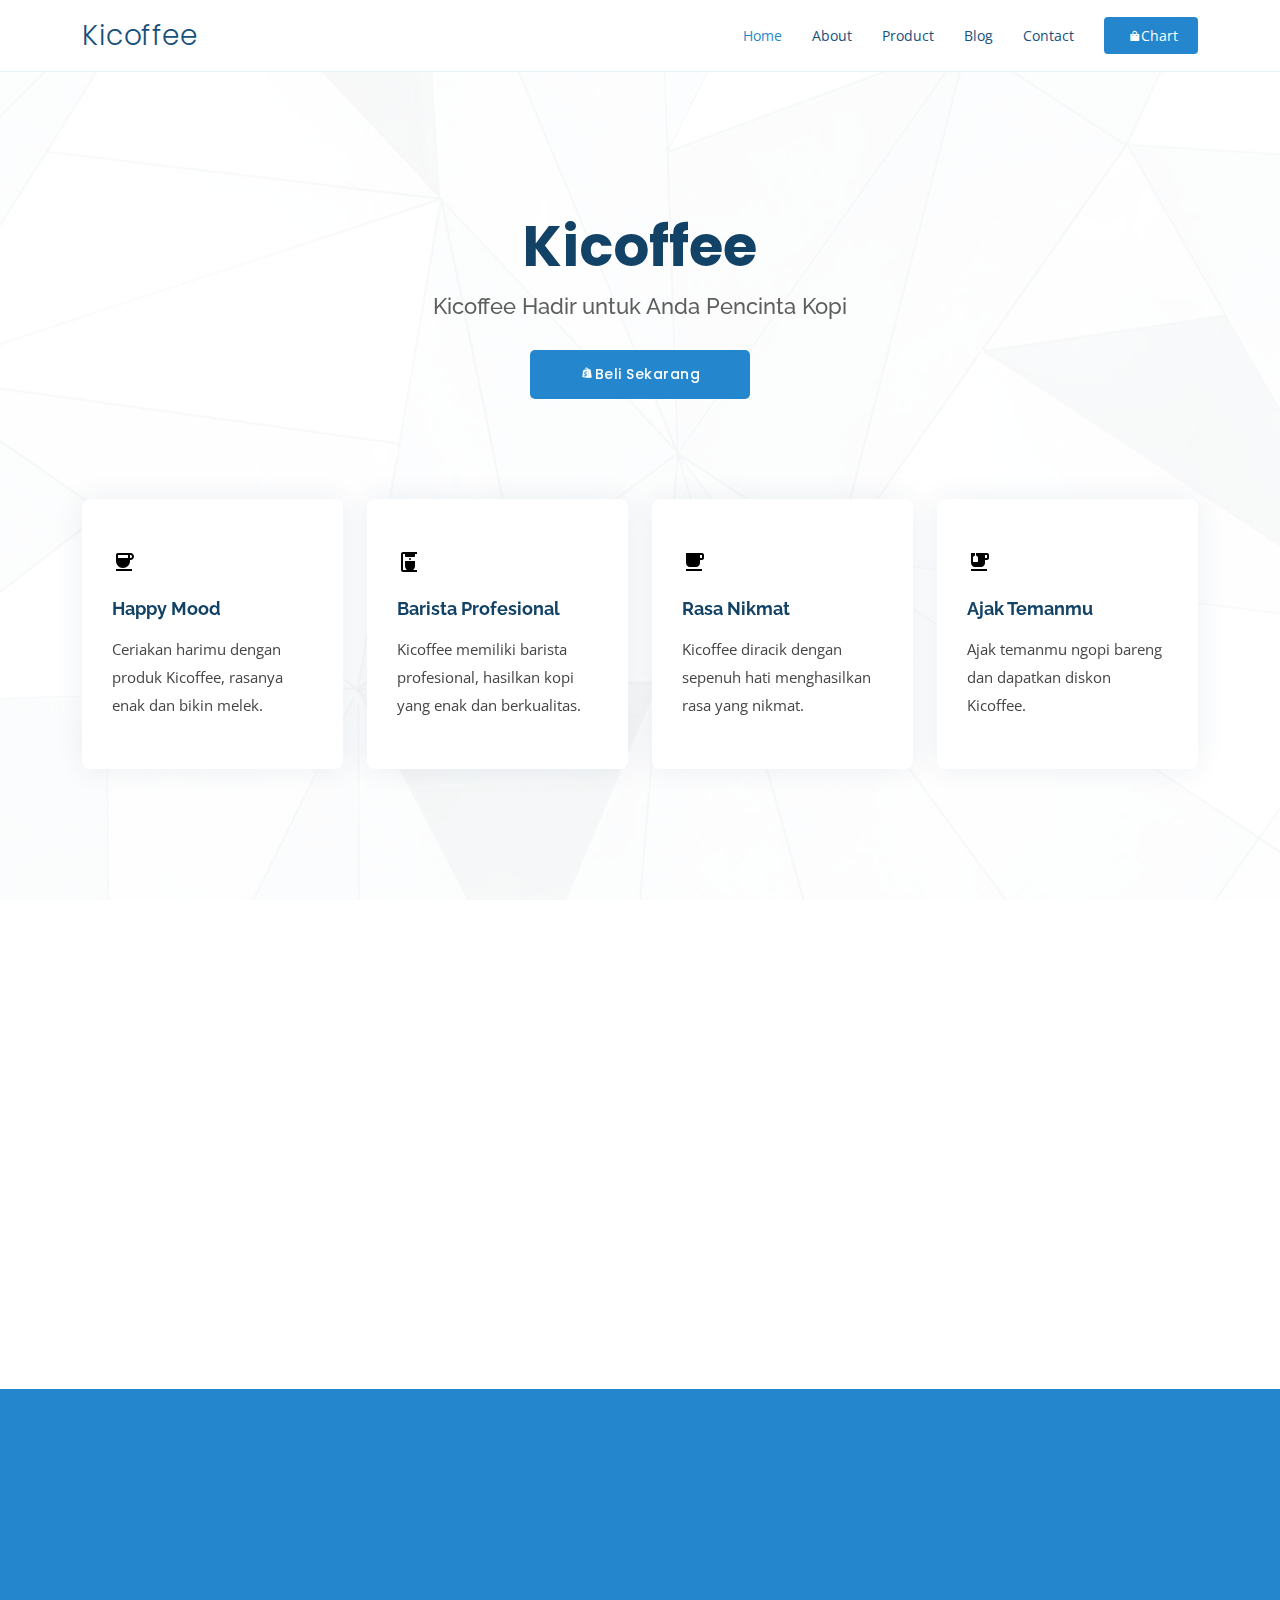
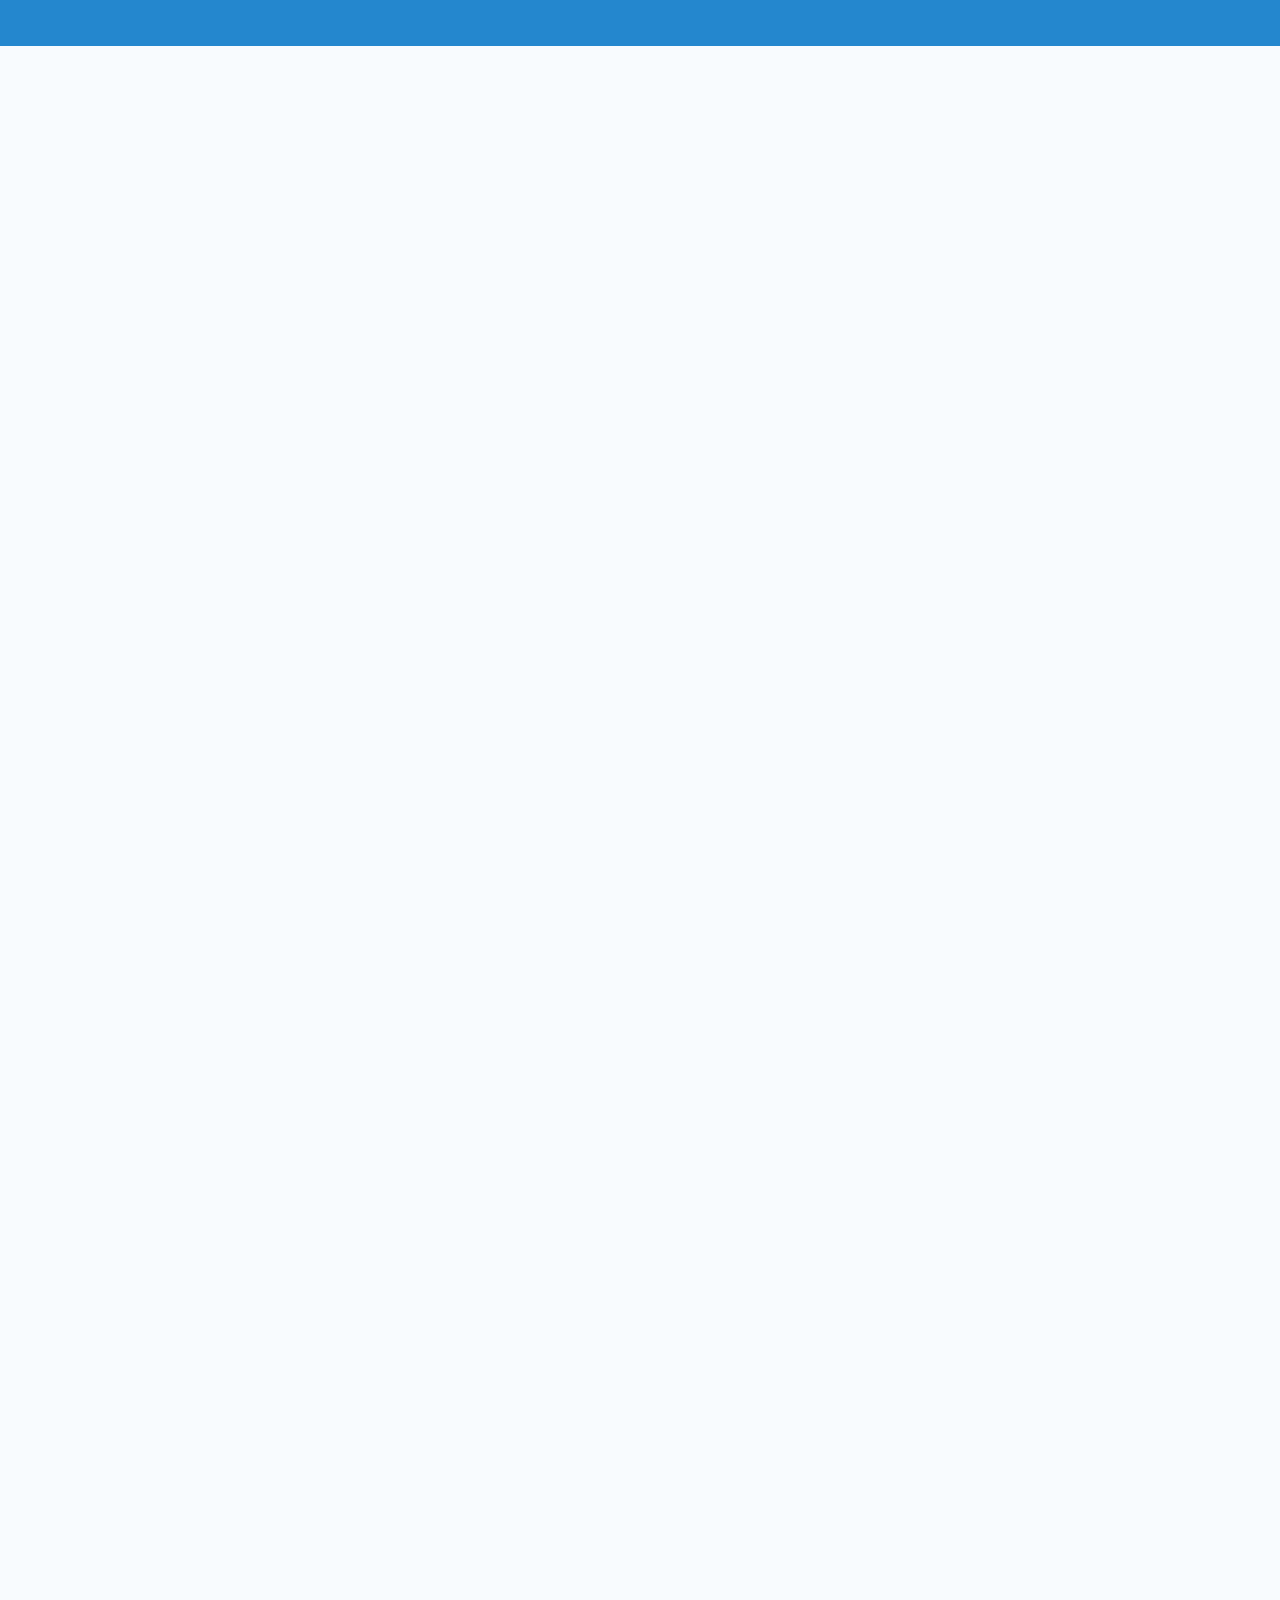
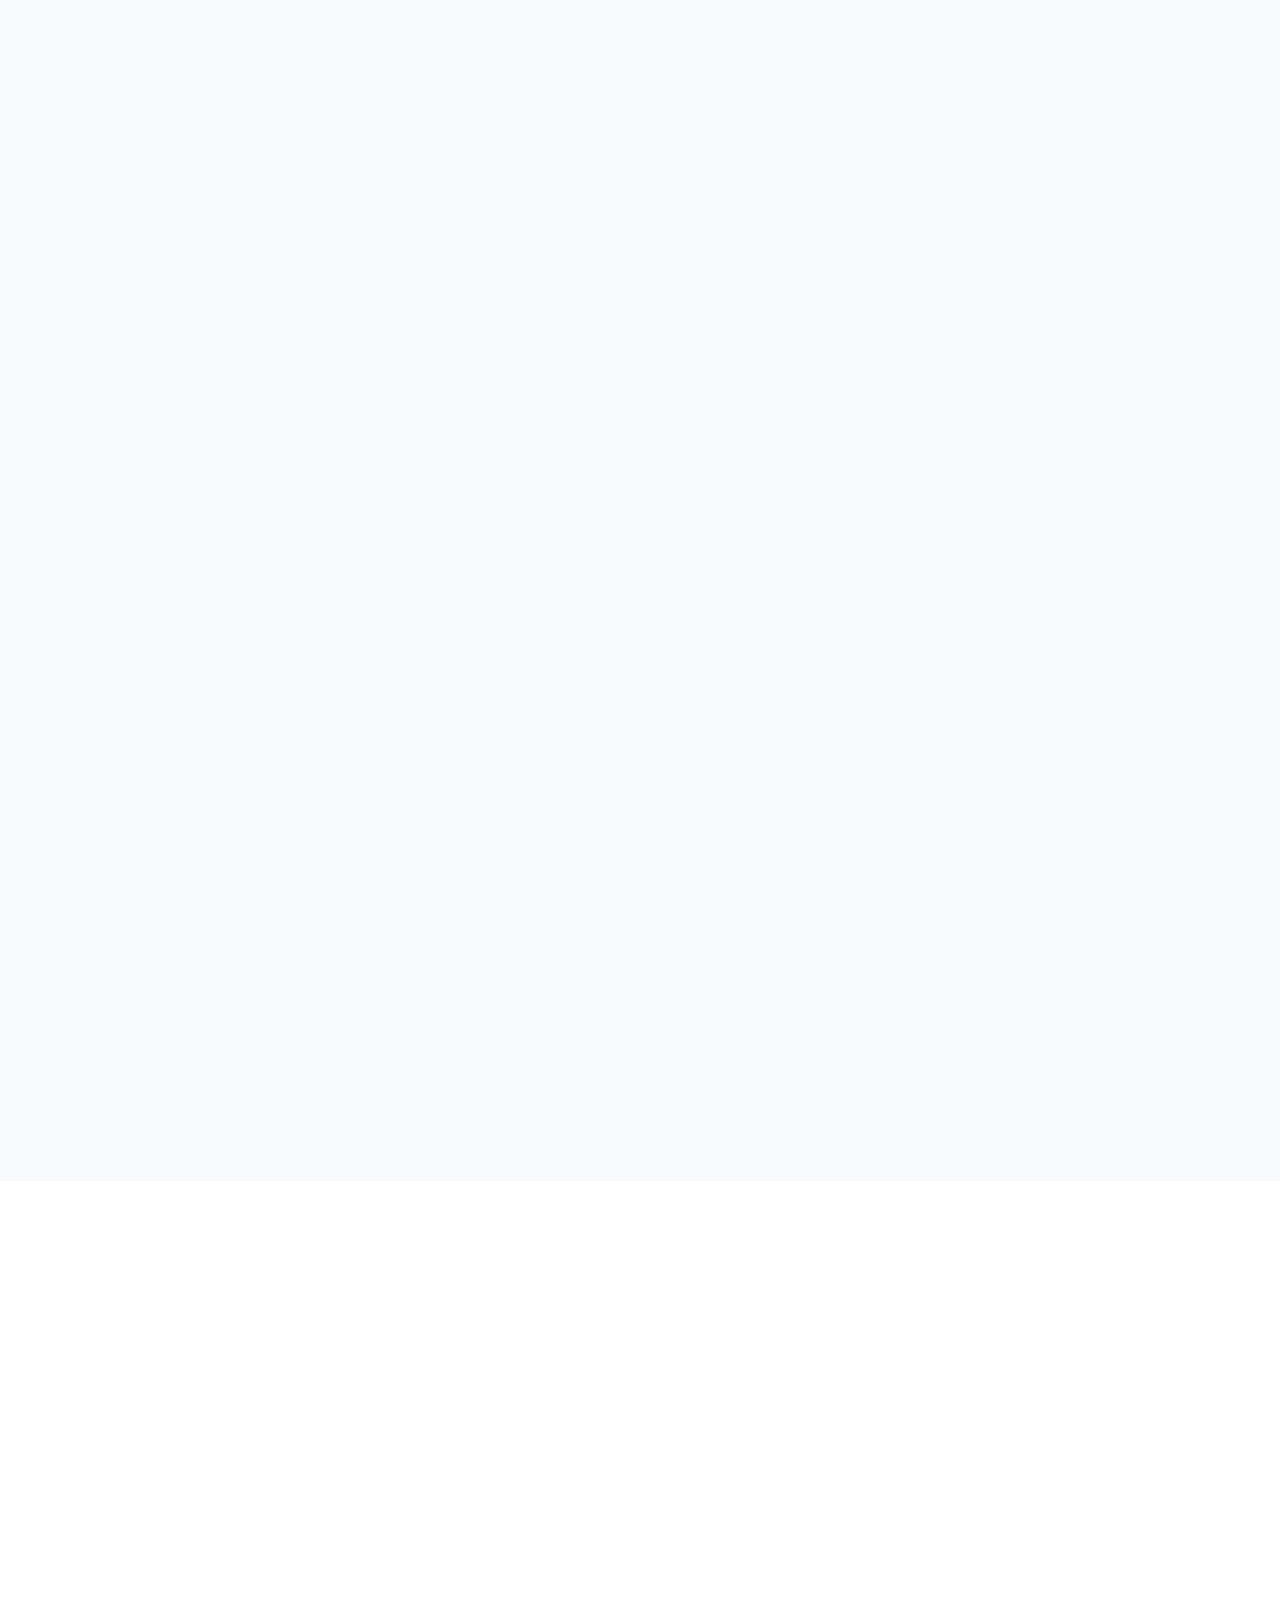
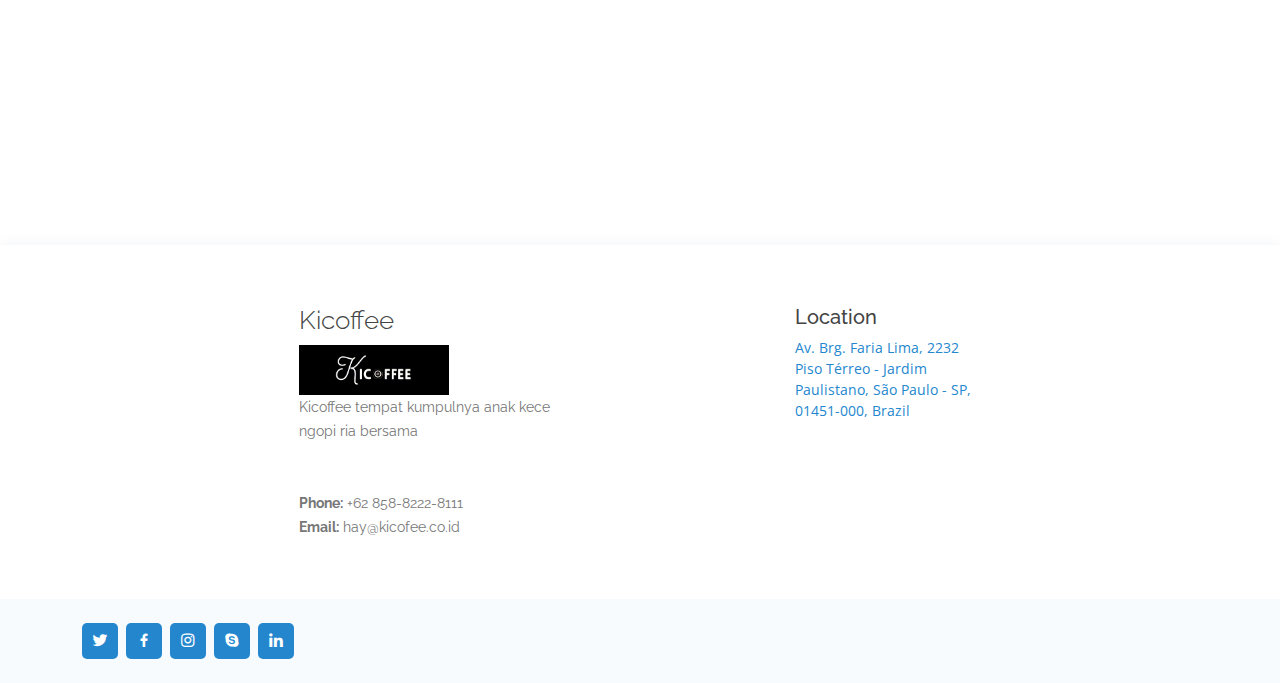
==== index.html @ 6f17b2f8 "first commit" ====
<!DOCTYPE html>
<html lang="en">

<head>
  <meta charset="utf-8">
  <meta content="width=device-width, initial-scale=1.0" name="viewport">

  <title>Kicoffee</title>
  <meta content="" name="description">
  <meta content="" name="keywords">

  <!-- Favicons -->
  <link href="assets/img/favicon.png" rel="icon">
  <link href="assets/img/apple-touch-icon.png" rel="apple-touch-icon">

  <!-- Google Fonts -->
  <link href="https://fonts.googleapis.com/css?family=Open+Sans:300,300i,400,400i,600,600i,700,700i|Raleway:300,300i,400,400i,500,500i,600,600i,700,700i|Poppins:300,300i,400,400i,500,500i,600,600i,700,700i" rel="stylesheet">

  <!-- Vendor CSS Files -->
  <link href="assets/vendor/aos/aos.css" rel="stylesheet">
  <link href="assets/vendor/bootstrap/css/bootstrap.min.css" rel="stylesheet">
  <link href="assets/vendor/bootstrap-icons/bootstrap-icons.css" rel="stylesheet">
  <link href="assets/vendor/boxicons/css/boxicons.min.css" rel="stylesheet">
  <link href="assets/vendor/glightbox/css/glightbox.min.css" rel="stylesheet">
  <link href="assets/vendor/remixicon/remixicon.css" rel="stylesheet">
  <link href="assets/vendor/swiper/swiper-bundle.min.css" rel="stylesheet">

  <!-- Template Main CSS File -->
  <link href="assets/css/style.css" rel="stylesheet">

</head>

<body>

<!-- ======= Header ======= -->
<header id="header" class="fixed-top">
  <div class="container d-flex align-items-center justify-content-between">

    <h1 class="logo"><a href="">Kicoffee</a></h1>
    <!-- Uncomment below if you prefer to use an image logo -->
    <!-- <a href="index.html" class="logo"><img src="assets/img/logo.png" alt="" class="img-fluid"></a>-->

    <!-- Build Navbar -->
    <nav id="navbar" class="navbar">
      <ul>
        <li><a class="nav-link scrollto active" href="#hero">Home</a></li>
        <li><a class="nav-link scrollto" href="#about">About</a></li>
        <li><a class="nav-link scrollto o" href="#portfolio">Product</a></li>
        <li><a class="nav-link scrollto" href="#blog">Blog</a></li>
        <li><a class="nav-link scrollto" href="#contact">Contact</a></li>
        <li><a class="getstarted scrollto" href="#services"><i class='bx bxs-shopping-bag'></i> Chart</a></li>
      </ul>
      <i class="bi bi-list mobile-nav-toggle"></i>
    </nav><!-- .navbar -->

  </div>
</header><!-- End Header -->

  <!-- ======= Hero Section ======= -->
  <section id="hero" class="d-flex align-items-center">
    <div class="container position-relative" data-aos="fade-up" data-aos-delay="100">
      <div class="row justify-content-center">
        <div class="col-xl-7 col-lg-9 text-center">
          <h1>Kicoffee</h1>
          <h2>Kicoffee Hadir untuk Anda Pencinta Kopi</h2>
        </div>
      </div>
      <div class="text-center">
        <a href="" class="btn-get-started scrollto"> <i class='bx bxl-shopify'></i>Beli Sekarang</a>
      </div>

      <div class="row icon-boxes">
        <div class="col-md-6 col-lg-3 d-flex align-items-stretch mb-5 mb-lg-0" data-aos="zoom-in" data-aos-delay="200">
          <div class="icon-box">
            <span class="material-icons">
              <img src="assets/img/icon/coffee.svg" alt="">
              </span>
              <br><br>
            <h4 class="title"><a href="">Happy Mood</a></h4>
            <p class="description">Ceriakan harimu dengan produk Kicoffee, rasanya enak dan bikin melek.</p>
          </div>
        </div>

        <div class="col-md-6 col-lg-3 d-flex align-items-stretch mb-5 mb-lg-0" data-aos="zoom-in" data-aos-delay="300">
          <div class="icon-box">
            <span class="material-icons">
              <img src="assets/img/icon/coffee_maker.svg" alt="">
              </span>
              <br><br>
            <h4 class="title"><a href="">Barista Profesional</a></h4>
            <p class="description">Kicoffee memiliki barista profesional, hasilkan kopi yang enak dan berkualitas.</p>
          </div>
        </div>

        <div class="col-md-6 col-lg-3 d-flex align-items-stretch mb-5 mb-lg-0" data-aos="zoom-in" data-aos-delay="400">
          <div class="icon-box">
            <span class="material-icons">
              <img src="assets/img/icon/free_breakfast.svg" alt="">
              </span>
              <br><br>
            <h4 class="title"><a href="">Rasa Nikmat</a></h4>
            <p class="description">Kicoffee diracik dengan sepenuh hati menghasilkan rasa yang nikmat.</p>
          </div>
        </div>

        <div class="col-md-6 col-lg-3 d-flex align-items-stretch mb-5 mb-lg-0" data-aos="zoom-in" data-aos-delay="500">
          <div class="icon-box">
            <span class="material-icons">
              <img src="assets/img/icon/emoji_food_bever.svg" alt="">
              </span>
              <br><br>
            <h4 class="title"><a href="">Ajak Temanmu</a></h4>
            <p class="description">Ajak temanmu ngopi bareng dan dapatkan diskon Kicoffee.</p>
          </div>
        </div>

      </div>
    </div>
  </section><!-- End Hero -->

  <main id="main">

    <!-- ======= About Section ======= -->
    <section id="about" class="about">
      <div class="container" data-aos="fade-up">

        <div class="section-title">
          <h2>About Us</h2>
          <p>Kicoffee Hadir untuk Anda</p>
        </div>

        <div class="row content">
          <div class="col-lg-6">
            <p>
              Mengapa harus Kicofee?
            </p>
            <ul>
              <li><i class="ri-check-double-line"></i> Kopi yang disediakan memiliki beberapa varian dengan barista profesional</li>
              <li><i class="ri-check-double-line"></i> Bahan Kopi yang berkualitas, sehingga menghasilkan rasa yang nikmat</li>
              <li><i class="ri-check-double-line"></i> Enak untuk santai bersama teman kuliahan, keluarga, dan teman kantor</li>
            </ul>
          </div>
          <div class="col-lg-6 pt-4 pt-lg-0">
            <p>
              Anda juga dapat memesan makanan sesuai selera dan minuman yang segar untuk menemani santai bersama teman dan keluarga
            </p>
            <a href="#" class="btn-learn-more">Konsultasi</a>
          </div>
        </div>

      </div>
    </section><!-- End About Section -->

    <!-- ======= Cta Section ======= -->
    <section id="cta" class="cta">
      <div class="container" data-aos="zoom-in">
        <div class="text-center">
          <h3>Dapatkan PROMO!</h3>
          <p>Dapatkan Promo Diskon, setiap pembelian di situs Kami!. Promo terbatas jangan sampai kelewatan.</p>
          <a class="cta-btn" href="#">Beli Sekarang</a>
        </div>
      </div>
    </section><!-- End Cta Section -->

    <!-- ======= Product Section ======= -->
    <section id="portfolio" class="portfolio section-bg">
      <div class="container" data-aos="fade-up">

        <div class="section-title">
          <h2>Product</h2>
          <p>Product Kami terdiri dari Makanan, Minuman dan Kopi. Anda bisa pesan kapanpun.</p>
        </div>

        <div class="row" data-aos="fade-up" data-aos-delay="150">
          <div class="col-lg-12 d-flex justify-content-center">
            <ul id="portfolio-flters">
              <li data-filter="*" class="filter-active">All</li>
              <li data-filter=".filter-app">Coffee</li>
              <li data-filter=".filter-card">Food</li>
            </ul>
          </div>
        </div>

        <div class="row portfolio-container" data-aos="fade-up" data-aos-delay="300">

          <div class="col-lg-4 col-md-6 portfolio-item filter-app">
            <div class="portfolio-wrap">
              <img src="assets/img/product/coffee1.jpg" class="img-fluid" alt="">
              <div class="portfolio-info">
                <h4>Coffee</h4><!-- Nama Product -->
                <p><b>Espresso with latte</b></p><!-- Desc Product -->
                <p><i>Rp 50.000</i></p><!-- Harga Product -->
                <div class="portfolio-links">
                  <a href="assets/img/product/coffee1.jpg" data-gallery="portfolioGallery" class="portfolio-lightbox" title="Espresso with latte"><i class="bx bx-plus"></i></a>
                  <a href="#" title="More Details"><i class="bx bx-link"></i></a>
                </div>
              </div>
            </div>
          </div>

          <div class="col-lg-4 col-md-6 portfolio-item filter-web">
            <div class="portfolio-wrap">
              <img src="assets/img/product/coffee2.jpg" class="img-fluid" alt="">
              <div class="portfolio-info">
                <h4>Coffee</h4><!-- Nama Product -->
                <p><b>Espresso</b></p><!-- Desc Product -->
                <p><i>Rp 50.000</i></p><!-- Harga Product -->
                <div class="portfolio-links">
                  <a href="assets/img/product/coffee2.jpg" data-gallery="portfolioGallery" class="portfolio-lightbox" title="Espresso"><i class="bx bx-plus"></i></a>
                  <a href="#" title="More Details"><i class="bx bx-link"></i></a>
                </div>
              </div>
            </div>
          </div>

          <div class="col-lg-4 col-md-6 portfolio-item filter-app">
            <div class="portfolio-wrap">
              <img src="assets/img/product/coffee3.jpg" class="img-fluid" alt="">
              <div class="portfolio-info">
                <h4>Coffee</h4><!-- Nama Product -->
                <p><b>ES Late</b></p><!-- Desc Product -->
                <p><i>Rp 50.000</i></p><!-- Harga Product -->
                <div class="portfolio-links">
                  <a href="assets/img/product/coffee3.jpg" data-gallery="portfolioGallery" class="portfolio-lightbox" title="ES Late"><i class="bx bx-plus"></i></a>
                  <a href="#" title="More Details"><i class="bx bx-link"></i></a>
                </div>
              </div>
            </div>
          </div>

          <div class="col-lg-4 col-md-6 portfolio-item filter-card">
            <div class="portfolio-wrap">
              <img src="assets/img/product/food3.jpg" class="img-fluid" alt="">
              <div class="portfolio-info">
                <h4>Food</h4><!-- Nama Product -->
                <p><b>Paket Makanan keluarga</b></p><!-- Desc Product -->
                <p><i>Rp 300.000</i></p><!-- Harga Product -->
                <div class="portfolio-links">
                  <a href="assets/img/product/drink3.jpg" data-gallery="portfolioGallery" class="portfolio-lightbox" title="Jus Nanas"><i class="bx bx-plus"></i></a>
                  <a href="#" title="More Details"><i class="bx bx-link"></i></a>
                </div>
              </div>
            </div>
          </div>

          <div class="col-lg-4 col-md-6 portfolio-item filter-web">
            <div class="portfolio-wrap">
              <img src="assets/img/product/coffee2.jpg" class="img-fluid" alt="">
              <div class="portfolio-info">
                <h4>Coffee</h4><!-- Nama Product -->
                <p><b>Espresso</b></p><!-- Desc Product -->
                <p><i>Rp 50.000</i></p><!-- Harga Product -->
                <div class="portfolio-links">
                  <a href="assets/img/product/coffee2.jpg" data-gallery="portfolioGallery" class="portfolio-lightbox" title="Espresso"><i class="bx bx-plus"></i></a>
                  <a href="#" title="More Details"><i class="bx bx-link"></i></a>
                </div>
              </div>
            </div>
          </div>

          <div class="col-lg-4 col-md-6 portfolio-item filter-app">
            <div class="portfolio-wrap">
              <img src="assets/img/product/coffee3.jpg" class="img-fluid" alt="">
              <div class="portfolio-info">
                <h4>Coffee</h4><!-- Nama Product -->
                <p><b>Es Vanila Late</b></p><!-- Desc Product -->
                <p><i>Rp 60.000</i></p><!-- Harga Product -->
                <div class="portfolio-links">
                  <a href="assets/img/product/coffee3.jpg" data-gallery="portfolioGallery" class="portfolio-lightbox" title="Es Vanila Late"><i class="bx bx-plus"></i></a>
                  <a href="#" title="More Details"><i class="bx bx-link"></i></a>
                </div>
              </div>
            </div>
          </div>

          <div class="col-lg-4 col-md-6 portfolio-item filter-card">
            <div class="portfolio-wrap">
              <img src="assets/img/product/food4.jpg" class="img-fluid" alt="">
              <div class="portfolio-info">
                <h4>Food</h4><!-- Nama Product -->
                <p><b>Paket Makanan</b></p><!-- Desc Product -->
                <p><i>Rp 300.000</i></p><!-- Harga Product -->
                <div class="portfolio-links">
                  <a href="assets/img/product/food4.jpg" data-gallery="portfolioGallery" class="portfolio-lightbox" title="Paket Makanan"><i class="bx bx-plus"></i></a>
                  <a href="#" title="More Details"><i class="bx bx-link"></i></a>
                </div>
              </div>
            </div>
          </div>

          <div class="col-lg-4 col-md-6 portfolio-item filter-card">
            <div class="portfolio-wrap">
              <img src="assets/img/product/food5.jpg" class="img-fluid" alt="">
              <div class="portfolio-info">
                <h4>Food</h4><!-- Nama Product -->
                <p><b>Paket Makanan</b></p><!-- Desc Product -->
                <p><i>Rp 300.000</i></p><!-- Harga Product -->
                <div class="portfolio-links">
                  <a href="assets/img/product/food5.jpg" data-gallery="portfolioGallery" class="portfolio-lightbox" title="Paket Makanan"><i class="bx bx-plus"></i></a>
                  <a href="#" title="More Details"><i class="bx bx-link"></i></a>
                </div>
              </div>
            </div>
          </div>

          <div class="col-lg-4 col-md-6 portfolio-item filter-web">
            <div class="portfolio-wrap">
              <img src="assets/img/product/food3.jpg" class="img-fluid" alt="">
              <div class="portfolio-info">
                <h4>Food</h4><!-- Nama Product -->
                <p><b>Paket Makanan</b></p><!-- Desc Product -->
                <p><i>Rp 300.000</i></p><!-- Harga Product -->
                <div class="portfolio-links">
                  <a href="assets/img/product/food3.jpg" data-gallery="portfolioGallery" class="portfolio-lightbox" title="Paket Makanan"><i class="bx bx-plus"></i></a>
                  <a href="#" title="More Details"><i class="bx bx-link"></i></a>
                </div>
              </div>
            </div>
          </div>

        </div>

      </div>
    </section><!-- End Product Section -->

    <!-- ======= Blog Section (Include data dari Backend) ======= -->
    <section id="blog" class="faq section-bg">
      <div class="container" data-aos="fade-up">

        <div class="section-title">
          <h2>Blog</h2>
          <p>Artikel & Berita Uptodate Kicoffee</p>
        </div>

        <div class="container-fluid">
          <div class="row justify-content-center">
          
            <div class="card" style="width: 18rem;">
              <img src="assets/img/blog/blog1.jpg" class="card-img-top" alt="...">
              <div class="card-body">
                <h5 class="card-title">Stay Save & Healthy</h5><!-- Judul Blog -->
                <p class="card-text">Kini membeli product tidak usah khawatir, Anda cukup duduk dirumah, dan Kami antar pesanan Anda.</p><!-- Konten Blog -->
              </div>
                <ul class="list-group list-group-flush">
                  <li class="list-group-item">Kicoffee</li><!-- Penulis -->
                  <li class="list-group-item">Kamis, 10/03/2022</li><!-- Date Publish -->
                  <li class="list-group-item">Blog</li><!-- Tagline -->
                </ul>
              <div class="card-body">
                <a href="#" class="card-link">Read More</a>
              </div>
            </div>

            <br>

            <div class="card" style="width: 18rem;">
              <img src="assets/img/blog/blog3.jpg" class="card-img-top" alt="...">
              <div class="card-body">
                <h5 class="card-title">Kopi Dinikmati Semua Usia</h5><!-- Judul Blog -->
                <p class="card-text">Kopi dapat dinikmati oleh siapapun dan usia berapa pun..</p><!-- Konten Blog -->
              </div>
                <ul class="list-group list-group-flush">
                  <li class="list-group-item">Kicoffee</li><!-- Penulis -->
                  <li class="list-group-item">Kamis, 10/03/2022</li><!-- Date Publish -->
                  <li class="list-group-item">Blog</li><!-- Tagline -->
                </ul>
              <div class="card-body">
                <a href="#" class="card-link">Read More</a>
              </div>
            </div>
          

          <br>

          <div class="card" style="width: 18rem;">
            <img src="assets/img/blog/blog2.jpg" class="card-img-top" alt="...">
            <div class="card-body">
              <h5 class="card-title">Fakta Menarik Tentang Kopi</h5><!-- Judul Blog -->
              <p class="card-text">Kopi dapat meningkat fokus dan mood seseorang..</p><!-- Konten Blog -->
            </div>
              <ul class="list-group list-group-flush">
                <li class="list-group-item">Kicoffee</li><!-- Penulis -->
                <li class="list-group-item">Kamis, 10/03/2022</li><!-- Date Publish -->
                <li class="list-group-item">Blog</li><!-- Tagline -->
              </ul>
            <div class="card-body">
              <a href="#" class="card-link">Read More</a>
            </div>
          </div>
        
          </div>
        </div>

      </div>
    </div>
    </section><!-- End Blog Section -->

    <!-- ======= Contact Section ======= -->
    <section id="contact" class="contact">
      <div class="container" data-aos="fade-up">

        <div class="section-title">
          <h2>Contact</h2>
          <p>Untuk informasi lebih lanjut tentang Kicoffee, Anda bisa menghubungi Kami.</p>
        </div>

        <div>
        </div>

        <div class="row mt-5">

          <div class="col-lg-4">
            <div class="info">
              

              <div class="email">
                <i class="bi bi-envelope"></i>
                <h4>Email:</h4>
                <p>hay@kicofee.co.id</p>
              </div>

              <div class="phone">
                <i class="bi bi-phone"></i>
                <h4>Call:</h4>
                <p>+62 858-8222-8111</p>
              </div>

            </div>

          </div>

          <div class="col-lg-8 mt-5 mt-lg-0">

            <form action="forms/contact.php" method="post" role="form" class="php-email-form">
              <div class="row">
                <div class="col-md-6 form-group mt-3 mt-md-3">
                  <input type="text" name="name" class="form-control " id="name" placeholder="Your Name" required>
                </div>
                <div class="col-md-6 form-group mt-3 mt-md-3">
                  <input type="email" class="form-control" name="email" id="email" placeholder="Your Email" required>
                </div>
              </div>
              <div class="form-group mt-3">
                <input type="text" class="form-control" name="subject" id="subject" placeholder="Subject" required>
              </div>
              <div class="form-group mt-3">
                <textarea class="form-control" name="message" rows="5" placeholder="Message" required></textarea>
              </div>
              <div class="my-3">
                <div class="loading">Loading</div>
                <div class="error-message"></div>
                <div class="sent-message">Your message has been sent. Thank you!</div>
              </div>
              <div class="text-center"><button type="submit">Send Message</button></div>
            </form>

          </div>

        </div>

      </div>
    </section><!-- End Contact Section -->

  </main><!-- End #main -->

  <!-- ======= Footer ======= -->
  <footer id="footer">

    <div class="footer-top">
      <div class="container">
        <div class="row-footer">

          <div class="col-lg-3 col-md-6 footer-contact">
            <h3>Kicoffee</h3>
            <img src="assets/img/clients/logo.jpeg" alt="logo" width="150px" height="50px">
            <p>
              Kicoffee tempat kumpulnya anak kece ngopi ria bersama<br>
              <br><br>
              <strong>Phone:</strong> +62 858-8222-8111<br>
              <strong>Email:</strong> hay@kicofee.co.id<br>
            </p>
          </div>

          <div class="col-lg-2 col-md-6 footer-links">
            <h5>Location</h5>
            <a href="https://www.google.com/maps/place/KiCoffee/@-23.5768884,-46.6906864,17z/data=!3m1!4b1!4m5!3m4!1s0x94ce57bb6ebcdd81:0x923815378f6b1bdb!8m2!3d-23.5768884!4d-46.6884977">Av. Brg. Faria Lima, 2232 Piso Térreo - Jardim Paulistano, São Paulo - SP, 01451-000, Brazil</a>
          </div>

        </div>
      </div>
    </div>

    <div class="container d-md-flex py-4">

      <div class="social-links text-center text-md-right pt-3 pt-md-0">
        <a href="https://twitter.com/kicoffe.hay" class="twitter"><i class="bx bxl-twitter"></i></a>
        <a href="#" class="facebook"><i class="bx bxl-facebook"></i></a>
        <a href="#" class="instagram"><i class="bx bxl-instagram"></i></a>
        <a href="#" class="google-plus"><i class="bx bxl-skype"></i></a>
        <a href="#" class="linkedin"><i class="bx bxl-linkedin"></i></a>
      </div>
    </div>
  </footer><!-- End Footer -->

  <div id="preloader"></div>
  <a href="#" class="back-to-top d-flex align-items-center justify-content-center"><i class="bi bi-arrow-up-short"></i></a>

  <!-- Vendor JS Files -->
  <script src="assets/vendor/purecounter/purecounter.js"></script>
  <script src="assets/vendor/aos/aos.js"></script>
  <script src="assets/vendor/bootstrap/js/bootstrap.bundle.min.js"></script>
  <script src="assets/vendor/glightbox/js/glightbox.min.js"></script>
  <script src="assets/vendor/isotope-layout/isotope.pkgd.min.js"></script>
  <script src="assets/vendor/swiper/swiper-bundle.min.js"></script>
  <script src="assets/vendor/php-email-form/validate.js"></script>

  <!-- Template Main JS File -->
  <script src="assets/js/main.js"></script>

</body>

</html>
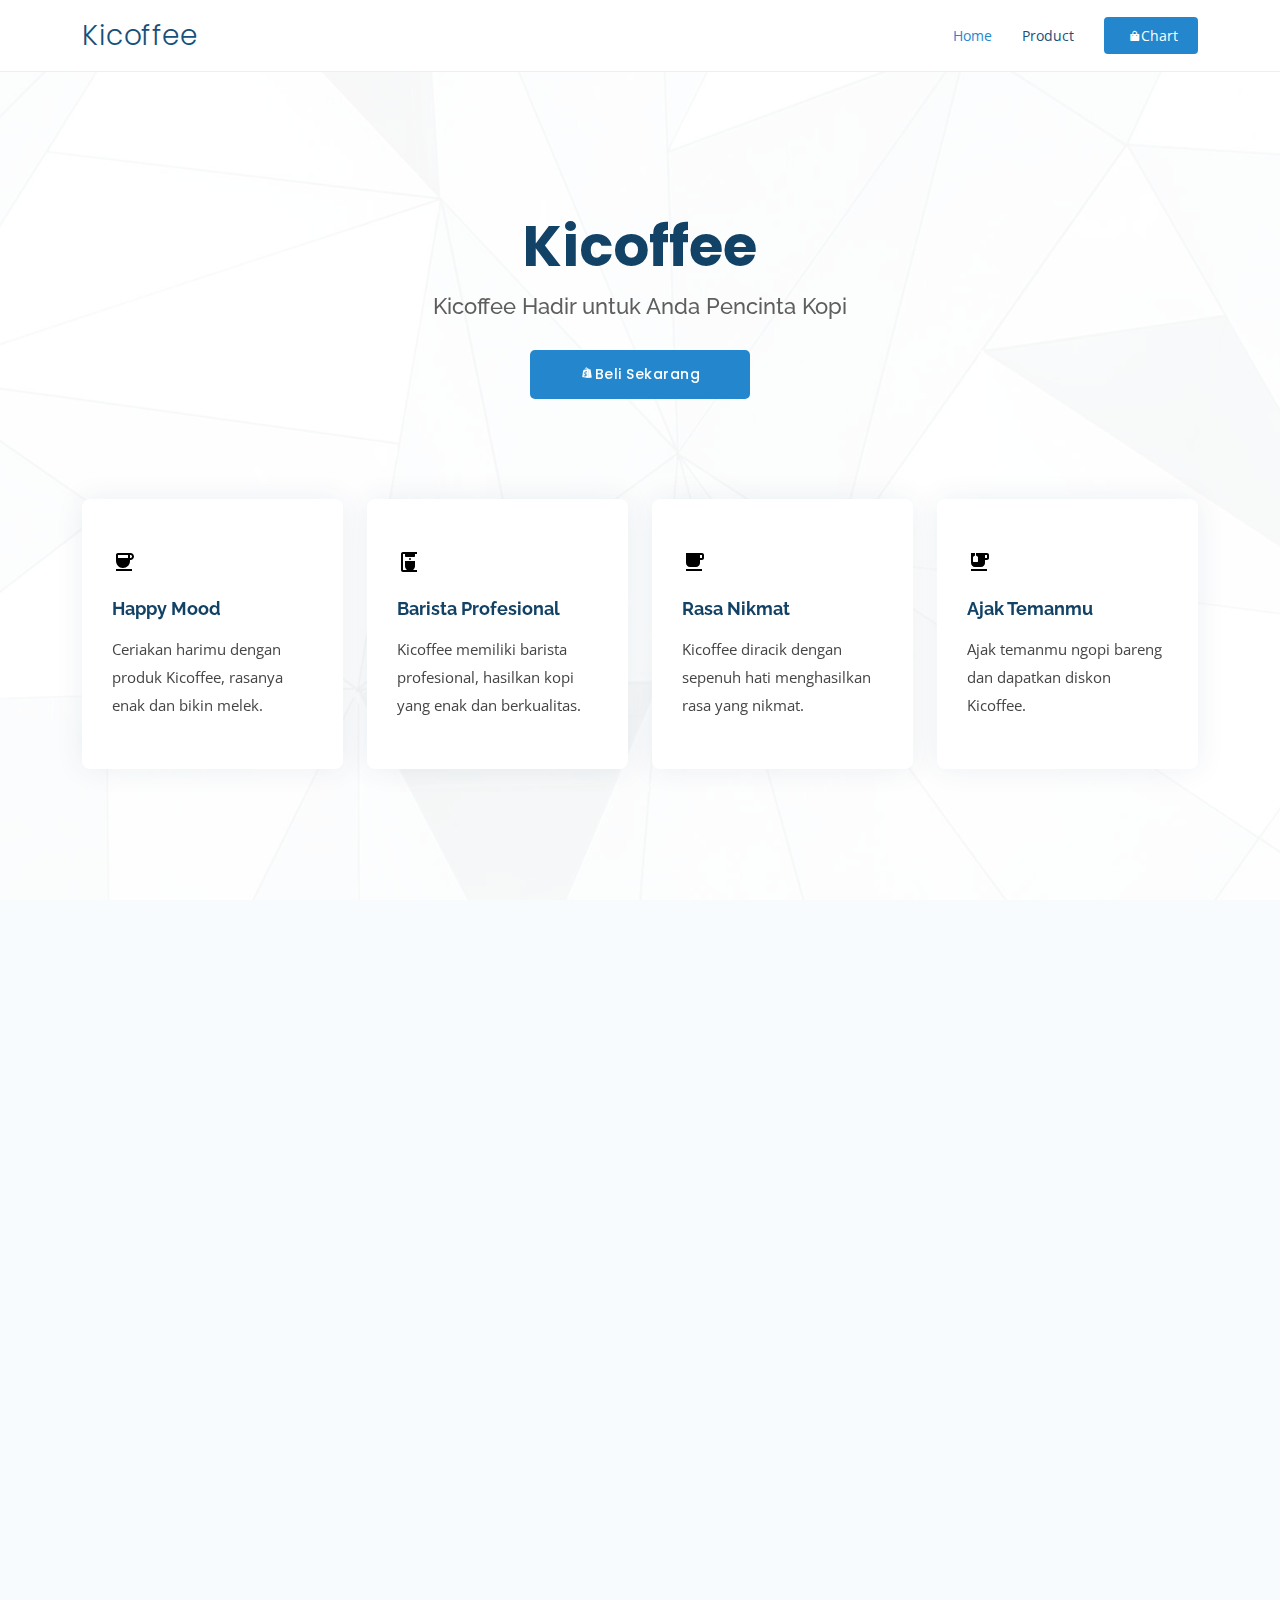
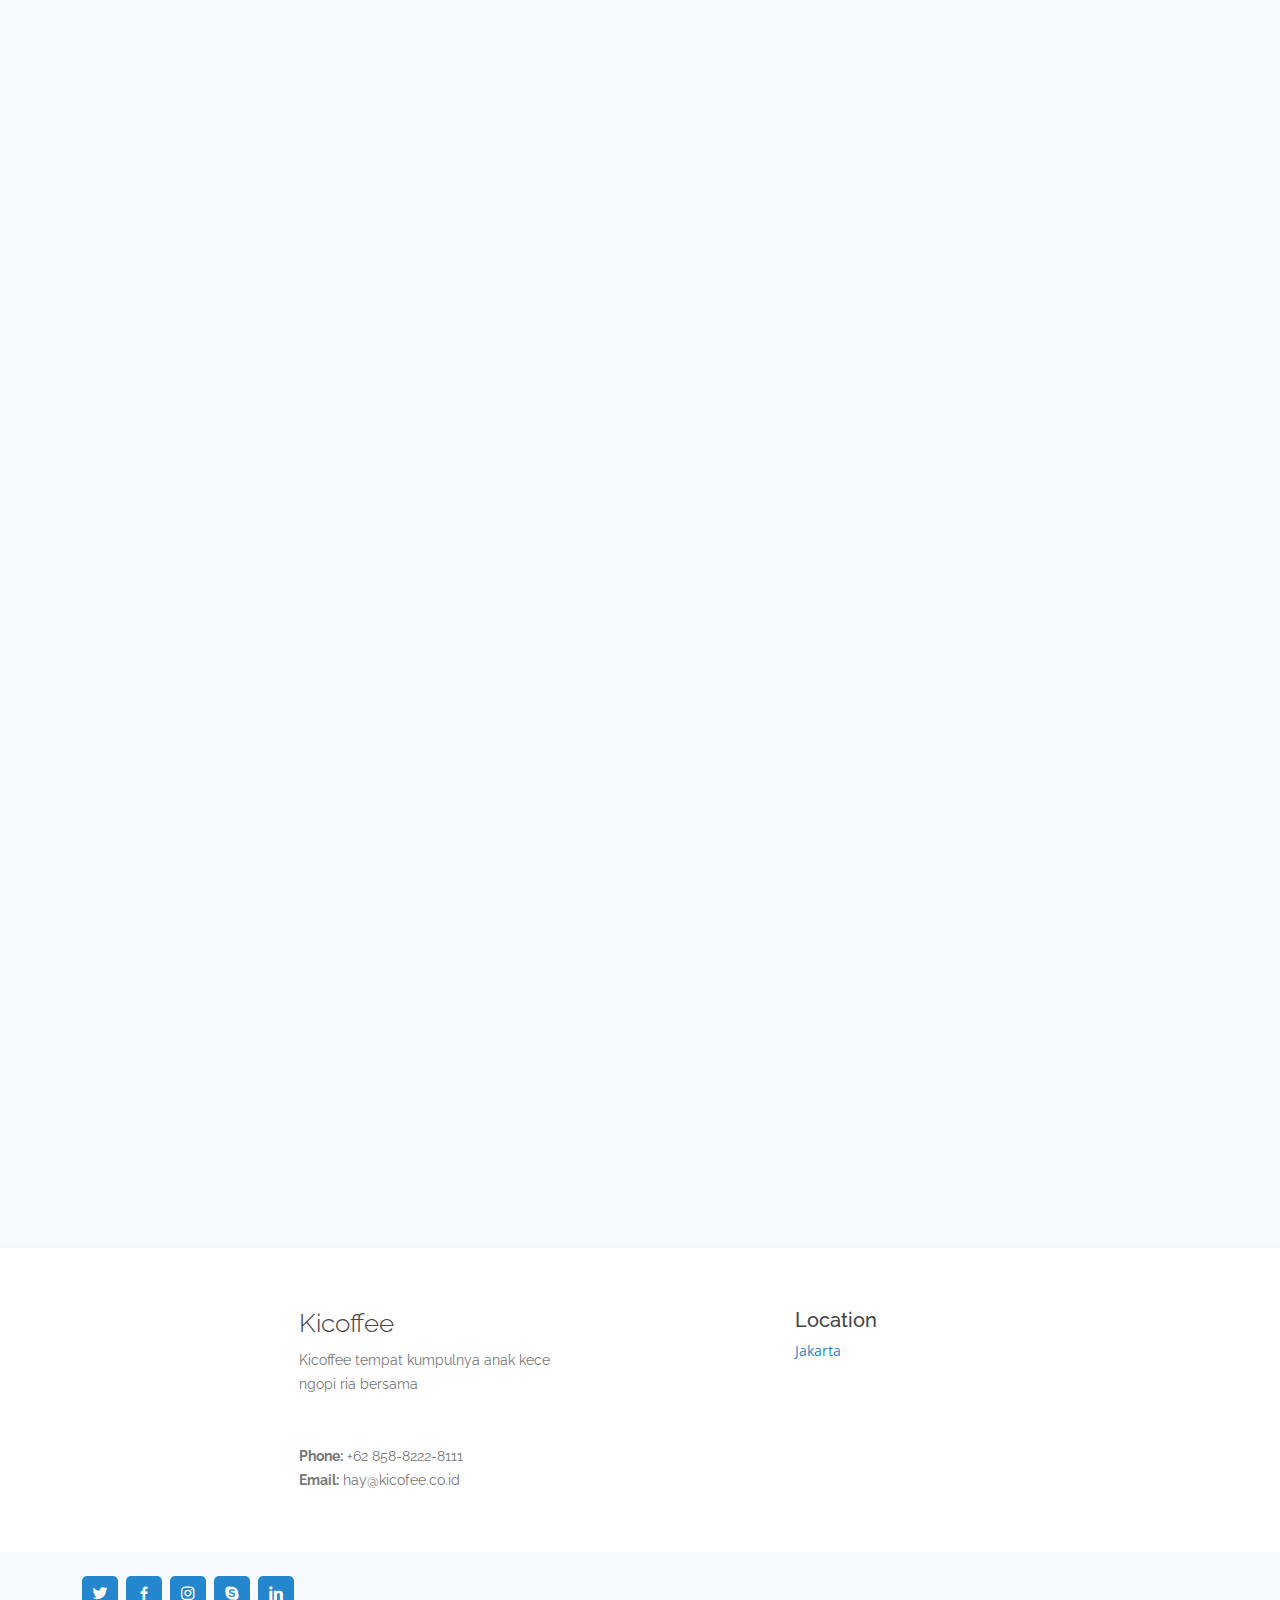
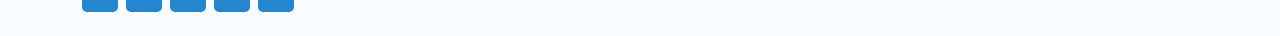
==== commit deda0b33: "Update html" ====
--- a/index.html
+++ b/index.html
@@ -44,10 +44,7 @@
     <nav id="navbar" class="navbar">
       <ul>
         <li><a class="nav-link scrollto active" href="#hero">Home</a></li>
-        <li><a class="nav-link scrollto" href="#about">About</a></li>
         <li><a class="nav-link scrollto o" href="#portfolio">Product</a></li>
-        <li><a class="nav-link scrollto" href="#blog">Blog</a></li>
-        <li><a class="nav-link scrollto" href="#contact">Contact</a></li>
         <li><a class="getstarted scrollto" href="#services"><i class='bx bxs-shopping-bag'></i> Chart</a></li>
       </ul>
       <i class="bi bi-list mobile-nav-toggle"></i>
@@ -120,48 +117,6 @@
 
   <main id="main">
 
-    <!-- ======= About Section ======= -->
-    <section id="about" class="about">
-      <div class="container" data-aos="fade-up">
-
-        <div class="section-title">
-          <h2>About Us</h2>
-          <p>Kicoffee Hadir untuk Anda</p>
-        </div>
-
-        <div class="row content">
-          <div class="col-lg-6">
-            <p>
-              Mengapa harus Kicofee?
-            </p>
-            <ul>
-              <li><i class="ri-check-double-line"></i> Kopi yang disediakan memiliki beberapa varian dengan barista profesional</li>
-              <li><i class="ri-check-double-line"></i> Bahan Kopi yang berkualitas, sehingga menghasilkan rasa yang nikmat</li>
-              <li><i class="ri-check-double-line"></i> Enak untuk santai bersama teman kuliahan, keluarga, dan teman kantor</li>
-            </ul>
-          </div>
-          <div class="col-lg-6 pt-4 pt-lg-0">
-            <p>
-              Anda juga dapat memesan makanan sesuai selera dan minuman yang segar untuk menemani santai bersama teman dan keluarga
-            </p>
-            <a href="#" class="btn-learn-more">Konsultasi</a>
-          </div>
-        </div>
-
-      </div>
-    </section><!-- End About Section -->
-
-    <!-- ======= Cta Section ======= -->
-    <section id="cta" class="cta">
-      <div class="container" data-aos="zoom-in">
-        <div class="text-center">
-          <h3>Dapatkan PROMO!</h3>
-          <p>Dapatkan Promo Diskon, setiap pembelian di situs Kami!. Promo terbatas jangan sampai kelewatan.</p>
-          <a class="cta-btn" href="#">Beli Sekarang</a>
-        </div>
-      </div>
-    </section><!-- End Cta Section -->
-
     <!-- ======= Product Section ======= -->
     <section id="portfolio" class="portfolio section-bg">
       <div class="container" data-aos="fade-up">
@@ -323,144 +278,6 @@
       </div>
     </section><!-- End Product Section -->
 
-    <!-- ======= Blog Section (Include data dari Backend) ======= -->
-    <section id="blog" class="faq section-bg">
-      <div class="container" data-aos="fade-up">
-
-        <div class="section-title">
-          <h2>Blog</h2>
-          <p>Artikel & Berita Uptodate Kicoffee</p>
-        </div>
-
-        <div class="container-fluid">
-          <div class="row justify-content-center">
-          
-            <div class="card" style="width: 18rem;">
-              <img src="assets/img/blog/blog1.jpg" class="card-img-top" alt="...">
-              <div class="card-body">
-                <h5 class="card-title">Stay Save & Healthy</h5><!-- Judul Blog -->
-                <p class="card-text">Kini membeli product tidak usah khawatir, Anda cukup duduk dirumah, dan Kami antar pesanan Anda.</p><!-- Konten Blog -->
-              </div>
-                <ul class="list-group list-group-flush">
-                  <li class="list-group-item">Kicoffee</li><!-- Penulis -->
-                  <li class="list-group-item">Kamis, 10/03/2022</li><!-- Date Publish -->
-                  <li class="list-group-item">Blog</li><!-- Tagline -->
-                </ul>
-              <div class="card-body">
-                <a href="#" class="card-link">Read More</a>
-              </div>
-            </div>
-
-            <br>
-
-            <div class="card" style="width: 18rem;">
-              <img src="assets/img/blog/blog3.jpg" class="card-img-top" alt="...">
-              <div class="card-body">
-                <h5 class="card-title">Kopi Dinikmati Semua Usia</h5><!-- Judul Blog -->
-                <p class="card-text">Kopi dapat dinikmati oleh siapapun dan usia berapa pun..</p><!-- Konten Blog -->
-              </div>
-                <ul class="list-group list-group-flush">
-                  <li class="list-group-item">Kicoffee</li><!-- Penulis -->
-                  <li class="list-group-item">Kamis, 10/03/2022</li><!-- Date Publish -->
-                  <li class="list-group-item">Blog</li><!-- Tagline -->
-                </ul>
-              <div class="card-body">
-                <a href="#" class="card-link">Read More</a>
-              </div>
-            </div>
-          
-
-          <br>
-
-          <div class="card" style="width: 18rem;">
-            <img src="assets/img/blog/blog2.jpg" class="card-img-top" alt="...">
-            <div class="card-body">
-              <h5 class="card-title">Fakta Menarik Tentang Kopi</h5><!-- Judul Blog -->
-              <p class="card-text">Kopi dapat meningkat fokus dan mood seseorang..</p><!-- Konten Blog -->
-            </div>
-              <ul class="list-group list-group-flush">
-                <li class="list-group-item">Kicoffee</li><!-- Penulis -->
-                <li class="list-group-item">Kamis, 10/03/2022</li><!-- Date Publish -->
-                <li class="list-group-item">Blog</li><!-- Tagline -->
-              </ul>
-            <div class="card-body">
-              <a href="#" class="card-link">Read More</a>
-            </div>
-          </div>
-        
-          </div>
-        </div>
-
-      </div>
-    </div>
-    </section><!-- End Blog Section -->
-
-    <!-- ======= Contact Section ======= -->
-    <section id="contact" class="contact">
-      <div class="container" data-aos="fade-up">
-
-        <div class="section-title">
-          <h2>Contact</h2>
-          <p>Untuk informasi lebih lanjut tentang Kicoffee, Anda bisa menghubungi Kami.</p>
-        </div>
-
-        <div>
-        </div>
-
-        <div class="row mt-5">
-
-          <div class="col-lg-4">
-            <div class="info">
-              
-
-              <div class="email">
-                <i class="bi bi-envelope"></i>
-                <h4>Email:</h4>
-                <p>hay@kicofee.co.id</p>
-              </div>
-
-              <div class="phone">
-                <i class="bi bi-phone"></i>
-                <h4>Call:</h4>
-                <p>+62 858-8222-8111</p>
-              </div>
-
-            </div>
-
-          </div>
-
-          <div class="col-lg-8 mt-5 mt-lg-0">
-
-            <form action="forms/contact.php" method="post" role="form" class="php-email-form">
-              <div class="row">
-                <div class="col-md-6 form-group mt-3 mt-md-3">
-                  <input type="text" name="name" class="form-control " id="name" placeholder="Your Name" required>
-                </div>
-                <div class="col-md-6 form-group mt-3 mt-md-3">
-                  <input type="email" class="form-control" name="email" id="email" placeholder="Your Email" required>
-                </div>
-              </div>
-              <div class="form-group mt-3">
-                <input type="text" class="form-control" name="subject" id="subject" placeholder="Subject" required>
-              </div>
-              <div class="form-group mt-3">
-                <textarea class="form-control" name="message" rows="5" placeholder="Message" required></textarea>
-              </div>
-              <div class="my-3">
-                <div class="loading">Loading</div>
-                <div class="error-message"></div>
-                <div class="sent-message">Your message has been sent. Thank you!</div>
-              </div>
-              <div class="text-center"><button type="submit">Send Message</button></div>
-            </form>
-
-          </div>
-
-        </div>
-
-      </div>
-    </section><!-- End Contact Section -->
-
   </main><!-- End #main -->
 
   <!-- ======= Footer ======= -->
@@ -472,7 +289,7 @@
 
           <div class="col-lg-3 col-md-6 footer-contact">
             <h3>Kicoffee</h3>
-            <img src="assets/img/clients/logo.jpeg" alt="logo" width="150px" height="50px">
+            <!-- <img src="assets/img/clients/logo.jpeg" alt="logo" width="150px" height="50px"> -->
             <p>
               Kicoffee tempat kumpulnya anak kece ngopi ria bersama<br>
               <br><br>
@@ -483,7 +300,7 @@
 
           <div class="col-lg-2 col-md-6 footer-links">
             <h5>Location</h5>
-            <a href="https://www.google.com/maps/place/KiCoffee/@-23.5768884,-46.6906864,17z/data=!3m1!4b1!4m5!3m4!1s0x94ce57bb6ebcdd81:0x923815378f6b1bdb!8m2!3d-23.5768884!4d-46.6884977">Av. Brg. Faria Lima, 2232 Piso Térreo - Jardim Paulistano, São Paulo - SP, 01451-000, Brazil</a>
+            <a href="https://www.google.com/maps/place/KiCoffee/@-23.5768884,-46.6906864,17z/data=!3m1!4b1!4m5!3m4!1s0x94ce57bb6ebcdd81:0x923815378f6b1bdb!8m2!3d-23.5768884!4d-46.6884977">Jakarta</a>
           </div>
 
         </div>
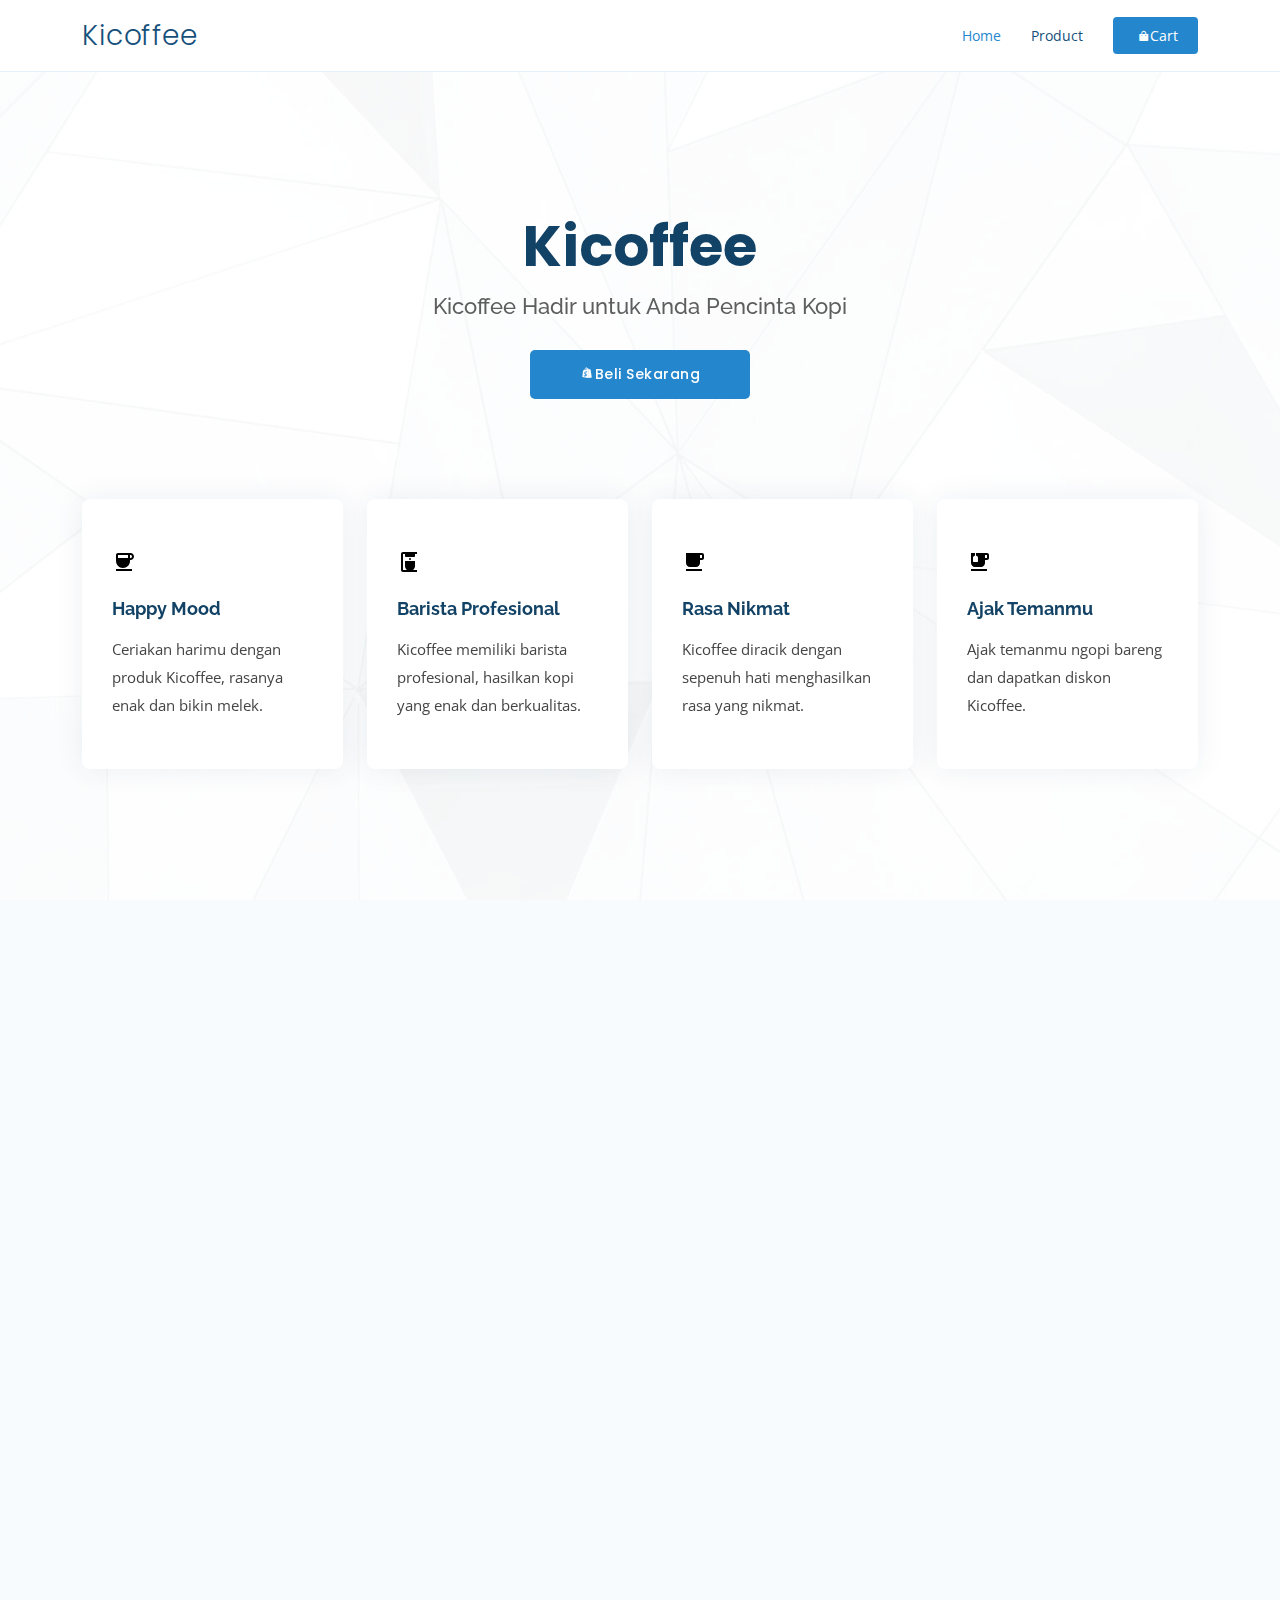
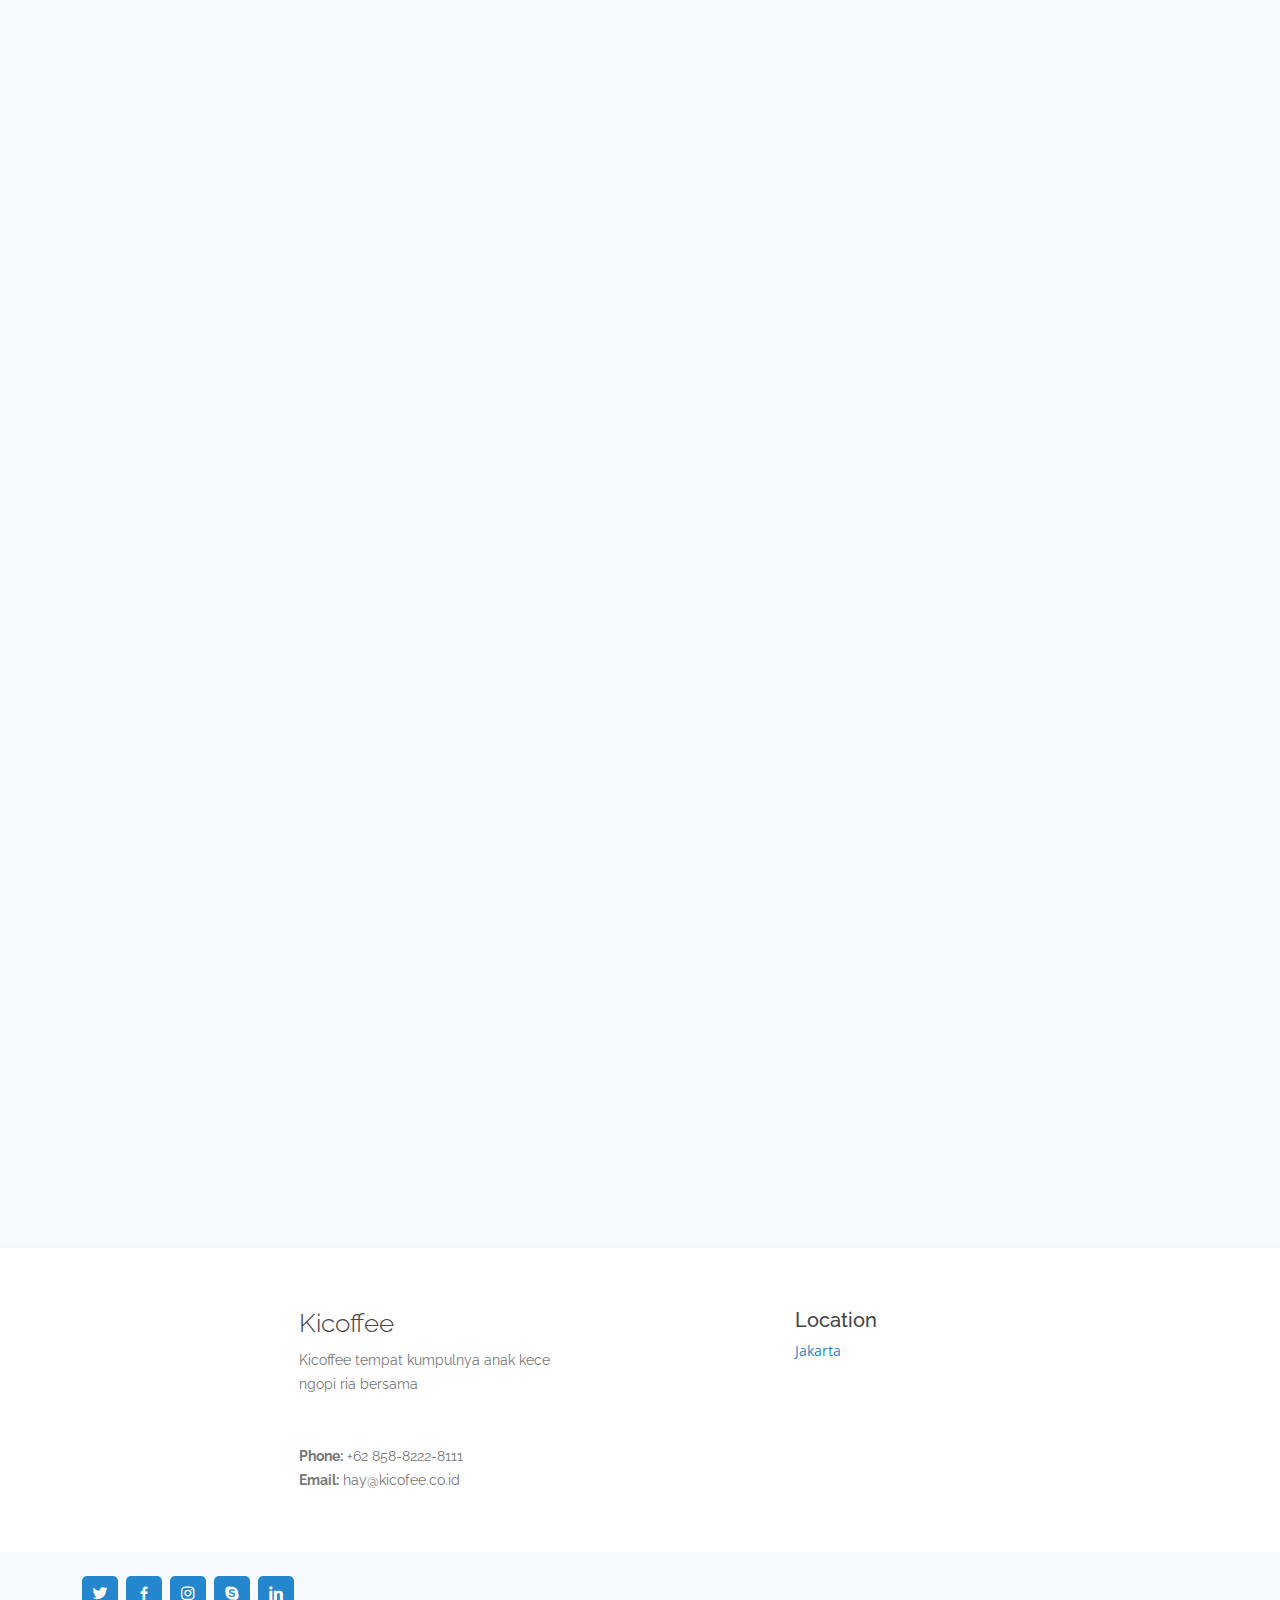
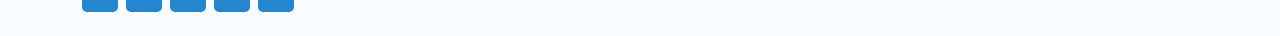
==== commit 9b2dca5f: "add cart.html and update the database" ====
--- a/index.html
+++ b/index.html
@@ -1,339 +1,339 @@
-<!DOCTYPE html>
-<html lang="en">
-
-<head>
-  <meta charset="utf-8">
-  <meta content="width=device-width, initial-scale=1.0" name="viewport">
-
-  <title>Kicoffee</title>
-  <meta content="" name="description">
-  <meta content="" name="keywords">
-
-  <!-- Favicons -->
-  <link href="assets/img/favicon.png" rel="icon">
-  <link href="assets/img/apple-touch-icon.png" rel="apple-touch-icon">
-
-  <!-- Google Fonts -->
-  <link href="https://fonts.googleapis.com/css?family=Open+Sans:300,300i,400,400i,600,600i,700,700i|Raleway:300,300i,400,400i,500,500i,600,600i,700,700i|Poppins:300,300i,400,400i,500,500i,600,600i,700,700i" rel="stylesheet">
-
-  <!-- Vendor CSS Files -->
-  <link href="assets/vendor/aos/aos.css" rel="stylesheet">
-  <link href="assets/vendor/bootstrap/css/bootstrap.min.css" rel="stylesheet">
-  <link href="assets/vendor/bootstrap-icons/bootstrap-icons.css" rel="stylesheet">
-  <link href="assets/vendor/boxicons/css/boxicons.min.css" rel="stylesheet">
-  <link href="assets/vendor/glightbox/css/glightbox.min.css" rel="stylesheet">
-  <link href="assets/vendor/remixicon/remixicon.css" rel="stylesheet">
-  <link href="assets/vendor/swiper/swiper-bundle.min.css" rel="stylesheet">
-
-  <!-- Template Main CSS File -->
-  <link href="assets/css/style.css" rel="stylesheet">
-
-</head>
-
-<body>
-
-<!-- ======= Header ======= -->
-<header id="header" class="fixed-top">
-  <div class="container d-flex align-items-center justify-content-between">
-
-    <h1 class="logo"><a href="">Kicoffee</a></h1>
-    <!-- Uncomment below if you prefer to use an image logo -->
-    <!-- <a href="index.html" class="logo"><img src="assets/img/logo.png" alt="" class="img-fluid"></a>-->
-
-    <!-- Build Navbar -->
-    <nav id="navbar" class="navbar">
-      <ul>
-        <li><a class="nav-link scrollto active" href="#hero">Home</a></li>
-        <li><a class="nav-link scrollto o" href="#portfolio">Product</a></li>
-        <li><a class="getstarted scrollto" href="#services"><i class='bx bxs-shopping-bag'></i> Chart</a></li>
-      </ul>
-      <i class="bi bi-list mobile-nav-toggle"></i>
-    </nav><!-- .navbar -->
-
-  </div>
-</header><!-- End Header -->
-
-  <!-- ======= Hero Section ======= -->
-  <section id="hero" class="d-flex align-items-center">
-    <div class="container position-relative" data-aos="fade-up" data-aos-delay="100">
-      <div class="row justify-content-center">
-        <div class="col-xl-7 col-lg-9 text-center">
-          <h1>Kicoffee</h1>
-          <h2>Kicoffee Hadir untuk Anda Pencinta Kopi</h2>
-        </div>
-      </div>
-      <div class="text-center">
-        <a href="" class="btn-get-started scrollto"> <i class='bx bxl-shopify'></i>Beli Sekarang</a>
-      </div>
-
-      <div class="row icon-boxes">
-        <div class="col-md-6 col-lg-3 d-flex align-items-stretch mb-5 mb-lg-0" data-aos="zoom-in" data-aos-delay="200">
-          <div class="icon-box">
-            <span class="material-icons">
-              <img src="assets/img/icon/coffee.svg" alt="">
-              </span>
-              <br><br>
-            <h4 class="title"><a href="">Happy Mood</a></h4>
-            <p class="description">Ceriakan harimu dengan produk Kicoffee, rasanya enak dan bikin melek.</p>
-          </div>
-        </div>
-
-        <div class="col-md-6 col-lg-3 d-flex align-items-stretch mb-5 mb-lg-0" data-aos="zoom-in" data-aos-delay="300">
-          <div class="icon-box">
-            <span class="material-icons">
-              <img src="assets/img/icon/coffee_maker.svg" alt="">
-              </span>
-              <br><br>
-            <h4 class="title"><a href="">Barista Profesional</a></h4>
-            <p class="description">Kicoffee memiliki barista profesional, hasilkan kopi yang enak dan berkualitas.</p>
-          </div>
-        </div>
-
-        <div class="col-md-6 col-lg-3 d-flex align-items-stretch mb-5 mb-lg-0" data-aos="zoom-in" data-aos-delay="400">
-          <div class="icon-box">
-            <span class="material-icons">
-              <img src="assets/img/icon/free_breakfast.svg" alt="">
-              </span>
-              <br><br>
-            <h4 class="title"><a href="">Rasa Nikmat</a></h4>
-            <p class="description">Kicoffee diracik dengan sepenuh hati menghasilkan rasa yang nikmat.</p>
-          </div>
-        </div>
-
-        <div class="col-md-6 col-lg-3 d-flex align-items-stretch mb-5 mb-lg-0" data-aos="zoom-in" data-aos-delay="500">
-          <div class="icon-box">
-            <span class="material-icons">
-              <img src="assets/img/icon/emoji_food_bever.svg" alt="">
-              </span>
-              <br><br>
-            <h4 class="title"><a href="">Ajak Temanmu</a></h4>
-            <p class="description">Ajak temanmu ngopi bareng dan dapatkan diskon Kicoffee.</p>
-          </div>
-        </div>
-
-      </div>
-    </div>
-  </section><!-- End Hero -->
-
-  <main id="main">
-
-    <!-- ======= Product Section ======= -->
-    <section id="portfolio" class="portfolio section-bg">
-      <div class="container" data-aos="fade-up">
-
-        <div class="section-title">
-          <h2>Product</h2>
-          <p>Product Kami terdiri dari Makanan, Minuman dan Kopi. Anda bisa pesan kapanpun.</p>
-        </div>
-
-        <div class="row" data-aos="fade-up" data-aos-delay="150">
-          <div class="col-lg-12 d-flex justify-content-center">
-            <ul id="portfolio-flters">
-              <li data-filter="*" class="filter-active">All</li>
-              <li data-filter=".filter-app">Coffee</li>
-              <li data-filter=".filter-card">Food</li>
-            </ul>
-          </div>
-        </div>
-
-        <div class="row portfolio-container" data-aos="fade-up" data-aos-delay="300">
-
-          <div class="col-lg-4 col-md-6 portfolio-item filter-app">
-            <div class="portfolio-wrap">
-              <img src="assets/img/product/coffee1.jpg" class="img-fluid" alt="">
-              <div class="portfolio-info">
-                <h4>Coffee</h4><!-- Nama Product -->
-                <p><b>Espresso with latte</b></p><!-- Desc Product -->
-                <p><i>Rp 50.000</i></p><!-- Harga Product -->
-                <div class="portfolio-links">
-                  <a href="assets/img/product/coffee1.jpg" data-gallery="portfolioGallery" class="portfolio-lightbox" title="Espresso with latte"><i class="bx bx-plus"></i></a>
-                  <a href="#" title="More Details"><i class="bx bx-link"></i></a>
-                </div>
-              </div>
-            </div>
-          </div>
-
-          <div class="col-lg-4 col-md-6 portfolio-item filter-web">
-            <div class="portfolio-wrap">
-              <img src="assets/img/product/coffee2.jpg" class="img-fluid" alt="">
-              <div class="portfolio-info">
-                <h4>Coffee</h4><!-- Nama Product -->
-                <p><b>Espresso</b></p><!-- Desc Product -->
-                <p><i>Rp 50.000</i></p><!-- Harga Product -->
-                <div class="portfolio-links">
-                  <a href="assets/img/product/coffee2.jpg" data-gallery="portfolioGallery" class="portfolio-lightbox" title="Espresso"><i class="bx bx-plus"></i></a>
-                  <a href="#" title="More Details"><i class="bx bx-link"></i></a>
-                </div>
-              </div>
-            </div>
-          </div>
-
-          <div class="col-lg-4 col-md-6 portfolio-item filter-app">
-            <div class="portfolio-wrap">
-              <img src="assets/img/product/coffee3.jpg" class="img-fluid" alt="">
-              <div class="portfolio-info">
-                <h4>Coffee</h4><!-- Nama Product -->
-                <p><b>ES Late</b></p><!-- Desc Product -->
-                <p><i>Rp 50.000</i></p><!-- Harga Product -->
-                <div class="portfolio-links">
-                  <a href="assets/img/product/coffee3.jpg" data-gallery="portfolioGallery" class="portfolio-lightbox" title="ES Late"><i class="bx bx-plus"></i></a>
-                  <a href="#" title="More Details"><i class="bx bx-link"></i></a>
-                </div>
-              </div>
-            </div>
-          </div>
-
-          <div class="col-lg-4 col-md-6 portfolio-item filter-card">
-            <div class="portfolio-wrap">
-              <img src="assets/img/product/food3.jpg" class="img-fluid" alt="">
-              <div class="portfolio-info">
-                <h4>Food</h4><!-- Nama Product -->
-                <p><b>Paket Makanan keluarga</b></p><!-- Desc Product -->
-                <p><i>Rp 300.000</i></p><!-- Harga Product -->
-                <div class="portfolio-links">
-                  <a href="assets/img/product/drink3.jpg" data-gallery="portfolioGallery" class="portfolio-lightbox" title="Jus Nanas"><i class="bx bx-plus"></i></a>
-                  <a href="#" title="More Details"><i class="bx bx-link"></i></a>
-                </div>
-              </div>
-            </div>
-          </div>
-
-          <div class="col-lg-4 col-md-6 portfolio-item filter-web">
-            <div class="portfolio-wrap">
-              <img src="assets/img/product/coffee2.jpg" class="img-fluid" alt="">
-              <div class="portfolio-info">
-                <h4>Coffee</h4><!-- Nama Product -->
-                <p><b>Espresso</b></p><!-- Desc Product -->
-                <p><i>Rp 50.000</i></p><!-- Harga Product -->
-                <div class="portfolio-links">
-                  <a href="assets/img/product/coffee2.jpg" data-gallery="portfolioGallery" class="portfolio-lightbox" title="Espresso"><i class="bx bx-plus"></i></a>
-                  <a href="#" title="More Details"><i class="bx bx-link"></i></a>
-                </div>
-              </div>
-            </div>
-          </div>
-
-          <div class="col-lg-4 col-md-6 portfolio-item filter-app">
-            <div class="portfolio-wrap">
-              <img src="assets/img/product/coffee3.jpg" class="img-fluid" alt="">
-              <div class="portfolio-info">
-                <h4>Coffee</h4><!-- Nama Product -->
-                <p><b>Es Vanila Late</b></p><!-- Desc Product -->
-                <p><i>Rp 60.000</i></p><!-- Harga Product -->
-                <div class="portfolio-links">
-                  <a href="assets/img/product/coffee3.jpg" data-gallery="portfolioGallery" class="portfolio-lightbox" title="Es Vanila Late"><i class="bx bx-plus"></i></a>
-                  <a href="#" title="More Details"><i class="bx bx-link"></i></a>
-                </div>
-              </div>
-            </div>
-          </div>
-
-          <div class="col-lg-4 col-md-6 portfolio-item filter-card">
-            <div class="portfolio-wrap">
-              <img src="assets/img/product/food4.jpg" class="img-fluid" alt="">
-              <div class="portfolio-info">
-                <h4>Food</h4><!-- Nama Product -->
-                <p><b>Paket Makanan</b></p><!-- Desc Product -->
-                <p><i>Rp 300.000</i></p><!-- Harga Product -->
-                <div class="portfolio-links">
-                  <a href="assets/img/product/food4.jpg" data-gallery="portfolioGallery" class="portfolio-lightbox" title="Paket Makanan"><i class="bx bx-plus"></i></a>
-                  <a href="#" title="More Details"><i class="bx bx-link"></i></a>
-                </div>
-              </div>
-            </div>
-          </div>
-
-          <div class="col-lg-4 col-md-6 portfolio-item filter-card">
-            <div class="portfolio-wrap">
-              <img src="assets/img/product/food5.jpg" class="img-fluid" alt="">
-              <div class="portfolio-info">
-                <h4>Food</h4><!-- Nama Product -->
-                <p><b>Paket Makanan</b></p><!-- Desc Product -->
-                <p><i>Rp 300.000</i></p><!-- Harga Product -->
-                <div class="portfolio-links">
-                  <a href="assets/img/product/food5.jpg" data-gallery="portfolioGallery" class="portfolio-lightbox" title="Paket Makanan"><i class="bx bx-plus"></i></a>
-                  <a href="#" title="More Details"><i class="bx bx-link"></i></a>
-                </div>
-              </div>
-            </div>
-          </div>
-
-          <div class="col-lg-4 col-md-6 portfolio-item filter-web">
-            <div class="portfolio-wrap">
-              <img src="assets/img/product/food3.jpg" class="img-fluid" alt="">
-              <div class="portfolio-info">
-                <h4>Food</h4><!-- Nama Product -->
-                <p><b>Paket Makanan</b></p><!-- Desc Product -->
-                <p><i>Rp 300.000</i></p><!-- Harga Product -->
-                <div class="portfolio-links">
-                  <a href="assets/img/product/food3.jpg" data-gallery="portfolioGallery" class="portfolio-lightbox" title="Paket Makanan"><i class="bx bx-plus"></i></a>
-                  <a href="#" title="More Details"><i class="bx bx-link"></i></a>
-                </div>
-              </div>
-            </div>
-          </div>
-
-        </div>
-
-      </div>
-    </section><!-- End Product Section -->
-
-  </main><!-- End #main -->
-
-  <!-- ======= Footer ======= -->
-  <footer id="footer">
-
-    <div class="footer-top">
-      <div class="container">
-        <div class="row-footer">
-
-          <div class="col-lg-3 col-md-6 footer-contact">
-            <h3>Kicoffee</h3>
-            <!-- <img src="assets/img/clients/logo.jpeg" alt="logo" width="150px" height="50px"> -->
-            <p>
-              Kicoffee tempat kumpulnya anak kece ngopi ria bersama<br>
-              <br><br>
-              <strong>Phone:</strong> +62 858-8222-8111<br>
-              <strong>Email:</strong> hay@kicofee.co.id<br>
-            </p>
-          </div>
-
-          <div class="col-lg-2 col-md-6 footer-links">
-            <h5>Location</h5>
-            <a href="https://www.google.com/maps/place/KiCoffee/@-23.5768884,-46.6906864,17z/data=!3m1!4b1!4m5!3m4!1s0x94ce57bb6ebcdd81:0x923815378f6b1bdb!8m2!3d-23.5768884!4d-46.6884977">Jakarta</a>
-          </div>
-
-        </div>
-      </div>
-    </div>
-
-    <div class="container d-md-flex py-4">
-
-      <div class="social-links text-center text-md-right pt-3 pt-md-0">
-        <a href="https://twitter.com/kicoffe.hay" class="twitter"><i class="bx bxl-twitter"></i></a>
-        <a href="#" class="facebook"><i class="bx bxl-facebook"></i></a>
-        <a href="#" class="instagram"><i class="bx bxl-instagram"></i></a>
-        <a href="#" class="google-plus"><i class="bx bxl-skype"></i></a>
-        <a href="#" class="linkedin"><i class="bx bxl-linkedin"></i></a>
-      </div>
-    </div>
-  </footer><!-- End Footer -->
-
-  <div id="preloader"></div>
-  <a href="#" class="back-to-top d-flex align-items-center justify-content-center"><i class="bi bi-arrow-up-short"></i></a>
-
-  <!-- Vendor JS Files -->
-  <script src="assets/vendor/purecounter/purecounter.js"></script>
-  <script src="assets/vendor/aos/aos.js"></script>
-  <script src="assets/vendor/bootstrap/js/bootstrap.bundle.min.js"></script>
-  <script src="assets/vendor/glightbox/js/glightbox.min.js"></script>
-  <script src="assets/vendor/isotope-layout/isotope.pkgd.min.js"></script>
-  <script src="assets/vendor/swiper/swiper-bundle.min.js"></script>
-  <script src="assets/vendor/php-email-form/validate.js"></script>
-
-  <!-- Template Main JS File -->
-  <script src="assets/js/main.js"></script>
-
-</body>
-
+<!DOCTYPE html>
+<html lang="en">
+
+<head>
+  <meta charset="utf-8">
+  <meta content="width=device-width, initial-scale=1.0" name="viewport">
+
+  <title>Kicoffee</title>
+  <meta content="" name="description">
+  <meta content="" name="keywords">
+
+  <!-- Favicons -->
+  <link href="assets/img/favicon.png" rel="icon">
+  <link href="assets/img/apple-touch-icon.png" rel="apple-touch-icon">
+
+  <!-- Google Fonts -->
+  <link href="https://fonts.googleapis.com/css?family=Open+Sans:300,300i,400,400i,600,600i,700,700i|Raleway:300,300i,400,400i,500,500i,600,600i,700,700i|Poppins:300,300i,400,400i,500,500i,600,600i,700,700i" rel="stylesheet">
+
+  <!-- Vendor CSS Files -->
+  <link href="assets/vendor/aos/aos.css" rel="stylesheet">
+  <link href="assets/vendor/bootstrap/css/bootstrap.min.css" rel="stylesheet">
+  <link href="assets/vendor/bootstrap-icons/bootstrap-icons.css" rel="stylesheet">
+  <link href="assets/vendor/boxicons/css/boxicons.min.css" rel="stylesheet">
+  <link href="assets/vendor/glightbox/css/glightbox.min.css" rel="stylesheet">
+  <link href="assets/vendor/remixicon/remixicon.css" rel="stylesheet">
+  <link href="assets/vendor/swiper/swiper-bundle.min.css" rel="stylesheet">
+
+  <!-- Template Main CSS File -->
+  <link href="assets/css/style.css" rel="stylesheet">
+
+</head>
+
+<body>
+
+<!-- ======= Header ======= -->
+<header id="header" class="fixed-top">
+  <div class="container d-flex align-items-center justify-content-between">
+
+    <h1 class="logo"><a href="">Kicoffee</a></h1>
+    <!-- Uncomment below if you prefer to use an image logo -->
+    <!-- <a href="index.html" class="logo"><img src="assets/img/logo.png" alt="" class="img-fluid"></a>-->
+
+    <!-- Build Navbar -->
+    <nav id="navbar" class="navbar">
+      <ul>
+        <li><a class="nav-link scrollto active" href="#hero">Home</a></li>
+        <li><a class="nav-link scrollto o" href="#portfolio">Product</a></li>
+        <li><a class="getstarted scrollto" href="cart.html"><i class='bx bxs-shopping-bag'></i> Cart</a></li>
+      </ul>
+      <i class="bi bi-list mobile-nav-toggle"></i>
+    </nav><!-- .navbar -->
+
+  </div>
+</header><!-- End Header -->
+
+  <!-- ======= Hero Section ======= -->
+  <section id="hero" class="d-flex align-items-center">
+    <div class="container position-relative" data-aos="fade-up" data-aos-delay="100">
+      <div class="row justify-content-center">
+        <div class="col-xl-7 col-lg-9 text-center">
+          <h1>Kicoffee</h1>
+          <h2>Kicoffee Hadir untuk Anda Pencinta Kopi</h2>
+        </div>
+      </div>
+      <div class="text-center">
+        <a href="" class="btn-get-started scrollto"> <i class='bx bxl-shopify'></i>Beli Sekarang</a>
+      </div>
+
+      <div class="row icon-boxes">
+        <div class="col-md-6 col-lg-3 d-flex align-items-stretch mb-5 mb-lg-0" data-aos="zoom-in" data-aos-delay="200">
+          <div class="icon-box">
+            <span class="material-icons">
+              <img src="assets/img/icon/coffee.svg" alt="">
+              </span>
+              <br><br>
+            <h4 class="title"><a href="">Happy Mood</a></h4>
+            <p class="description">Ceriakan harimu dengan produk Kicoffee, rasanya enak dan bikin melek.</p>
+          </div>
+        </div>
+
+        <div class="col-md-6 col-lg-3 d-flex align-items-stretch mb-5 mb-lg-0" data-aos="zoom-in" data-aos-delay="300">
+          <div class="icon-box">
+            <span class="material-icons">
+              <img src="assets/img/icon/coffee_maker.svg" alt="">
+              </span>
+              <br><br>
+            <h4 class="title"><a href="">Barista Profesional</a></h4>
+            <p class="description">Kicoffee memiliki barista profesional, hasilkan kopi yang enak dan berkualitas.</p>
+          </div>
+        </div>
+
+        <div class="col-md-6 col-lg-3 d-flex align-items-stretch mb-5 mb-lg-0" data-aos="zoom-in" data-aos-delay="400">
+          <div class="icon-box">
+            <span class="material-icons">
+              <img src="assets/img/icon/free_breakfast.svg" alt="">
+              </span>
+              <br><br>
+            <h4 class="title"><a href="">Rasa Nikmat</a></h4>
+            <p class="description">Kicoffee diracik dengan sepenuh hati menghasilkan rasa yang nikmat.</p>
+          </div>
+        </div>
+
+        <div class="col-md-6 col-lg-3 d-flex align-items-stretch mb-5 mb-lg-0" data-aos="zoom-in" data-aos-delay="500">
+          <div class="icon-box">
+            <span class="material-icons">
+              <img src="assets/img/icon/emoji_food_bever.svg" alt="">
+              </span>
+              <br><br>
+            <h4 class="title"><a href="">Ajak Temanmu</a></h4>
+            <p class="description">Ajak temanmu ngopi bareng dan dapatkan diskon Kicoffee.</p>
+          </div>
+        </div>
+
+      </div>
+    </div>
+  </section><!-- End Hero -->
+
+  <main id="main">
+
+    <!-- ======= Product Section ======= -->
+    <section id="portfolio" class="portfolio section-bg">
+      <div class="container" data-aos="fade-up">
+
+        <div class="section-title">
+          <h2>Product</h2>
+          <p>Product Kami terdiri dari Makanan, Minuman dan Kopi. Anda bisa pesan kapanpun.</p>
+        </div>
+
+        <div class="row" data-aos="fade-up" data-aos-delay="150">
+          <div class="col-lg-12 d-flex justify-content-center">
+            <ul id="portfolio-flters">
+              <li data-filter="*" class="filter-active">All</li>
+              <li data-filter=".filter-app">Coffee</li>
+              <li data-filter=".filter-card">Food</li>
+            </ul>
+          </div>
+        </div>
+
+        <div class="row portfolio-container" data-aos="fade-up" data-aos-delay="300">
+
+          <div class="col-lg-4 col-md-6 portfolio-item filter-app">
+            <div class="portfolio-wrap">
+              <img src="assets/img/product/coffee1.jpg" class="img-fluid" alt="">
+              <div class="portfolio-info">
+                <h4>Coffee</h4><!-- Nama Product -->
+                <p><b>Espresso with latte</b></p><!-- Desc Product -->
+                <p><i>Rp 50.000</i></p><!-- Harga Product -->
+                <div class="portfolio-links">
+                  <a href="assets/img/product/coffee1.jpg" data-gallery="portfolioGallery" class="portfolio-lightbox" title="Espresso with latte"><i class="bx bx-plus"></i></a>
+                  <a href="#" title="More Details"><i class="bx bx-link"></i></a>
+                </div>
+              </div>
+            </div>
+          </div>
+
+          <div class="col-lg-4 col-md-6 portfolio-item filter-web">
+            <div class="portfolio-wrap">
+              <img src="assets/img/product/coffee2.jpg" class="img-fluid" alt="">
+              <div class="portfolio-info">
+                <h4>Coffee</h4><!-- Nama Product -->
+                <p><b>Espresso</b></p><!-- Desc Product -->
+                <p><i>Rp 50.000</i></p><!-- Harga Product -->
+                <div class="portfolio-links">
+                  <a href="assets/img/product/coffee2.jpg" data-gallery="portfolioGallery" class="portfolio-lightbox" title="Espresso"><i class="bx bx-plus"></i></a>
+                  <a href="#" title="More Details"><i class="bx bx-link"></i></a>
+                </div>
+              </div>
+            </div>
+          </div>
+
+          <div class="col-lg-4 col-md-6 portfolio-item filter-app">
+            <div class="portfolio-wrap">
+              <img src="assets/img/product/coffee3.jpg" class="img-fluid" alt="">
+              <div class="portfolio-info">
+                <h4>Coffee</h4><!-- Nama Product -->
+                <p><b>ES Late</b></p><!-- Desc Product -->
+                <p><i>Rp 50.000</i></p><!-- Harga Product -->
+                <div class="portfolio-links">
+                  <a href="assets/img/product/coffee3.jpg" data-gallery="portfolioGallery" class="portfolio-lightbox" title="ES Late"><i class="bx bx-plus"></i></a>
+                  <a href="#" title="More Details"><i class="bx bx-link"></i></a>
+                </div>
+              </div>
+            </div>
+          </div>
+
+          <div class="col-lg-4 col-md-6 portfolio-item filter-card">
+            <div class="portfolio-wrap">
+              <img src="assets/img/product/food3.jpg" class="img-fluid" alt="">
+              <div class="portfolio-info">
+                <h4>Food</h4><!-- Nama Product -->
+                <p><b>Paket Makanan keluarga</b></p><!-- Desc Product -->
+                <p><i>Rp 300.000</i></p><!-- Harga Product -->
+                <div class="portfolio-links">
+                  <a href="assets/img/product/drink3.jpg" data-gallery="portfolioGallery" class="portfolio-lightbox" title="Jus Nanas"><i class="bx bx-plus"></i></a>
+                  <a href="#" title="More Details"><i class="bx bx-link"></i></a>
+                </div>
+              </div>
+            </div>
+          </div>
+
+          <div class="col-lg-4 col-md-6 portfolio-item filter-web">
+            <div class="portfolio-wrap">
+              <img src="assets/img/product/coffee2.jpg" class="img-fluid" alt="">
+              <div class="portfolio-info">
+                <h4>Coffee</h4><!-- Nama Product -->
+                <p><b>Espresso</b></p><!-- Desc Product -->
+                <p><i>Rp 50.000</i></p><!-- Harga Product -->
+                <div class="portfolio-links">
+                  <a href="assets/img/product/coffee2.jpg" data-gallery="portfolioGallery" class="portfolio-lightbox" title="Espresso"><i class="bx bx-plus"></i></a>
+                  <a href="#" title="More Details"><i class="bx bx-link"></i></a>
+                </div>
+              </div>
+            </div>
+          </div>
+
+          <div class="col-lg-4 col-md-6 portfolio-item filter-app">
+            <div class="portfolio-wrap">
+              <img src="assets/img/product/coffee3.jpg" class="img-fluid" alt="">
+              <div class="portfolio-info">
+                <h4>Coffee</h4><!-- Nama Product -->
+                <p><b>Es Vanila Late</b></p><!-- Desc Product -->
+                <p><i>Rp 60.000</i></p><!-- Harga Product -->
+                <div class="portfolio-links">
+                  <a href="assets/img/product/coffee3.jpg" data-gallery="portfolioGallery" class="portfolio-lightbox" title="Es Vanila Late"><i class="bx bx-plus"></i></a>
+                  <a href="#" title="More Details"><i class="bx bx-link"></i></a>
+                </div>
+              </div>
+            </div>
+          </div>
+
+          <div class="col-lg-4 col-md-6 portfolio-item filter-card">
+            <div class="portfolio-wrap">
+              <img src="assets/img/product/food4.jpg" class="img-fluid" alt="">
+              <div class="portfolio-info">
+                <h4>Food</h4><!-- Nama Product -->
+                <p><b>Paket Makanan</b></p><!-- Desc Product -->
+                <p><i>Rp 300.000</i></p><!-- Harga Product -->
+                <div class="portfolio-links">
+                  <a href="assets/img/product/food4.jpg" data-gallery="portfolioGallery" class="portfolio-lightbox" title="Paket Makanan"><i class="bx bx-plus"></i></a>
+                  <a href="#" title="More Details"><i class="bx bx-link"></i></a>
+                </div>
+              </div>
+            </div>
+          </div>
+
+          <div class="col-lg-4 col-md-6 portfolio-item filter-card">
+            <div class="portfolio-wrap">
+              <img src="assets/img/product/food5.jpg" class="img-fluid" alt="">
+              <div class="portfolio-info">
+                <h4>Food</h4><!-- Nama Product -->
+                <p><b>Paket Makanan</b></p><!-- Desc Product -->
+                <p><i>Rp 300.000</i></p><!-- Harga Product -->
+                <div class="portfolio-links">
+                  <a href="assets/img/product/food5.jpg" data-gallery="portfolioGallery" class="portfolio-lightbox" title="Paket Makanan"><i class="bx bx-plus"></i></a>
+                  <a href="#" title="More Details"><i class="bx bx-link"></i></a>
+                </div>
+              </div>
+            </div>
+          </div>
+
+          <div class="col-lg-4 col-md-6 portfolio-item filter-web">
+            <div class="portfolio-wrap">
+              <img src="assets/img/product/food3.jpg" class="img-fluid" alt="">
+              <div class="portfolio-info">
+                <h4>Food</h4><!-- Nama Product -->
+                <p><b>Paket Makanan</b></p><!-- Desc Product -->
+                <p><i>Rp 300.000</i></p><!-- Harga Product -->
+                <div class="portfolio-links">
+                  <a href="assets/img/product/food3.jpg" data-gallery="portfolioGallery" class="portfolio-lightbox" title="Paket Makanan"><i class="bx bx-plus"></i></a>
+                  <a href="#" title="More Details"><i class="bx bx-link"></i></a>
+                </div>
+              </div>
+            </div>
+          </div>
+
+        </div>
+
+      </div>
+    </section><!-- End Product Section -->
+
+  </main><!-- End #main -->
+
+  <!-- ======= Footer ======= -->
+  <footer id="footer">
+
+    <div class="footer-top">
+      <div class="container">
+        <div class="row-footer">
+
+          <div class="col-lg-3 col-md-6 footer-contact">
+            <h3>Kicoffee</h3>
+            <!-- <img src="assets/img/clients/logo.jpeg" alt="logo" width="150px" height="50px"> -->
+            <p>
+              Kicoffee tempat kumpulnya anak kece ngopi ria bersama<br>
+              <br><br>
+              <strong>Phone:</strong> +62 858-8222-8111<br>
+              <strong>Email:</strong> hay@kicofee.co.id<br>
+            </p>
+          </div>
+
+          <div class="col-lg-2 col-md-6 footer-links">
+            <h5>Location</h5>
+            <a href="https://www.google.com/maps/place/KiCoffee/@-23.5768884,-46.6906864,17z/data=!3m1!4b1!4m5!3m4!1s0x94ce57bb6ebcdd81:0x923815378f6b1bdb!8m2!3d-23.5768884!4d-46.6884977">Jakarta</a>
+          </div>
+
+        </div>
+      </div>
+    </div>
+
+    <div class="container d-md-flex py-4">
+
+      <div class="social-links text-center text-md-right pt-3 pt-md-0">
+        <a href="https://twitter.com/kicoffe.hay" class="twitter"><i class="bx bxl-twitter"></i></a>
+        <a href="#" class="facebook"><i class="bx bxl-facebook"></i></a>
+        <a href="#" class="instagram"><i class="bx bxl-instagram"></i></a>
+        <a href="#" class="google-plus"><i class="bx bxl-skype"></i></a>
+        <a href="#" class="linkedin"><i class="bx bxl-linkedin"></i></a>
+      </div>
+    </div>
+  </footer><!-- End Footer -->
+
+  <div id="preloader"></div>
+  <a href="#" class="back-to-top d-flex align-items-center justify-content-center"><i class="bi bi-arrow-up-short"></i></a>
+
+  <!-- Vendor JS Files -->
+  <script src="assets/vendor/purecounter/purecounter.js"></script>
+  <script src="assets/vendor/aos/aos.js"></script>
+  <script src="assets/vendor/bootstrap/js/bootstrap.bundle.min.js"></script>
+  <script src="assets/vendor/glightbox/js/glightbox.min.js"></script>
+  <script src="assets/vendor/isotope-layout/isotope.pkgd.min.js"></script>
+  <script src="assets/vendor/swiper/swiper-bundle.min.js"></script>
+  <script src="assets/vendor/php-email-form/validate.js"></script>
+
+  <!-- Template Main JS File -->
+  <script src="assets/js/main.js"></script>
+
+</body>
+
 </html>